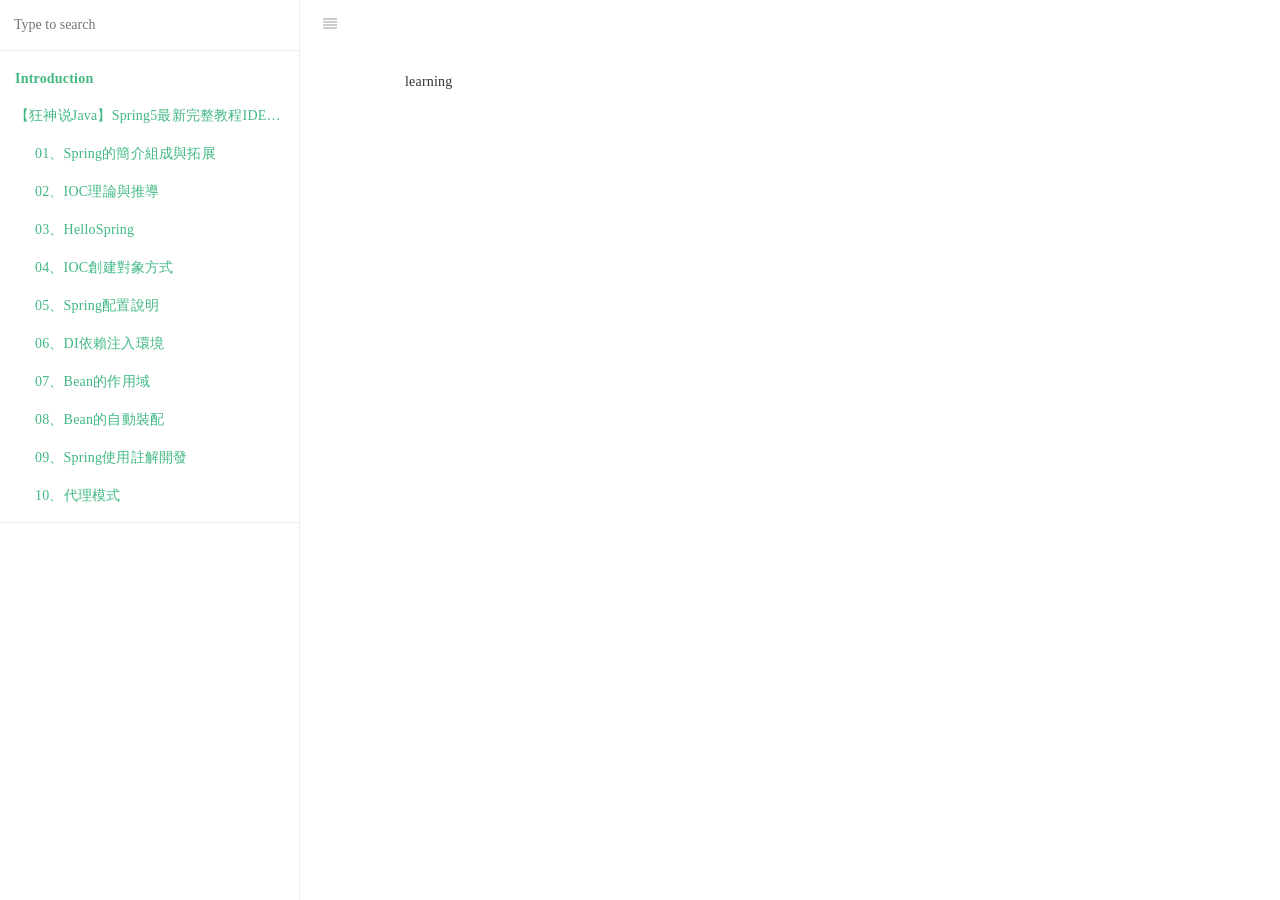
==== index.html @ 4f91885b "狂神說 1-10 筆記更新" ====
<!DOCTYPE HTML>
<html lang="" >
    <head>
        <meta charset="UTF-8">
        <meta content="text/html; charset=utf-8" http-equiv="Content-Type">
        <title>Introduction · GitBook</title>
        <meta http-equiv="X-UA-Compatible" content="IE=edge" />
        <meta name="description" content="">
        <meta name="generator" content="GitBook 3.2.3">
        
        
        
    
    <link rel="stylesheet" href="gitbook/style.css">

    
            
                
                <link rel="stylesheet" href="gitbook/gitbook-plugin-search-pro/search.css">
                
            
                
                <link rel="stylesheet" href="gitbook/gitbook-plugin-back-to-top-button/plugin.css">
                
            
                
                <link rel="stylesheet" href="gitbook/gitbook-plugin-code/plugin.css">
                
            
                
                <link rel="stylesheet" href="gitbook/gitbook-plugin-pageview-count/plugin.css">
                
            
                
                <link rel="stylesheet" href="gitbook/gitbook-plugin-highlight/website.css">
                
            
                
                <link rel="stylesheet" href="gitbook/gitbook-plugin-fontsettings/website.css">
                
            
        

    

    
        
        <link rel="stylesheet" href="styles/website.css">
        
    
        
    
        
    
        
    
        
    
        
    

        
    
    
    <meta name="HandheldFriendly" content="true"/>
    <meta name="viewport" content="width=device-width, initial-scale=1, user-scalable=no">
    <meta name="apple-mobile-web-app-capable" content="yes">
    <meta name="apple-mobile-web-app-status-bar-style" content="black">
    <link rel="apple-touch-icon-precomposed" sizes="152x152" href="gitbook/images/apple-touch-icon-precomposed-152.png">
    <link rel="shortcut icon" href="gitbook/images/favicon.ico" type="image/x-icon">

    
    

    </head>
    <body>
        
<div class="book">
    <div class="book-summary">
        
            
<div id="book-search-input" role="search">
    <input type="text" placeholder="Type to search" />
</div>

            
                <nav role="navigation">
                


<ul class="summary">
    
    

    

    
        
        
    
        <li class="chapter active" data-level="1.1" data-path="./">
            
                <a href="./">
            
                    
                    Introduction
            
                </a>
            

            
        </li>
    
        <li class="chapter " data-level="1.2" >
            
                <span>
            
                    
                    【狂神说Java】Spring5最新完整教程IDEA版通俗易懂
            
                </span>
            

            
            <ul class="articles">
                
    
        <li class="chapter " data-level="1.2.1" data-path="_book/【狂神说Java】Spring5最新完整教程IDEA版通俗易懂/01、Spring的簡介組成與拓展/01、Spring的簡介組成與拓展.md">
            
                <span>
            
                    
                    01、Spring的簡介組成與拓展
            
                </a>
            

            
        </li>
    
        <li class="chapter " data-level="1.2.2" data-path="_book/【狂神说Java】Spring5最新完整教程IDEA版通俗易懂/02、IOC理論與推導/02、IOC理論與推導.md">
            
                <span>
            
                    
                    02、IOC理論與推導
            
                </a>
            

            
        </li>
    
        <li class="chapter " data-level="1.2.3" data-path="_book/【狂神说Java】Spring5最新完整教程IDEA版通俗易懂/03、HelloSpring/03、HelloSpring.md">
            
                <span>
            
                    
                    03、HelloSpring
            
                </a>
            

            
        </li>
    
        <li class="chapter " data-level="1.2.4" data-path="_book/【狂神说Java】Spring5最新完整教程IDEA版通俗易懂/04、IOC創建對象方式/04、IOC創建對象方式.md">
            
                <span>
            
                    
                    04、IOC創建對象方式
            
                </a>
            

            
        </li>
    
        <li class="chapter " data-level="1.2.5" data-path="_book/【狂神说Java】Spring5最新完整教程IDEA版通俗易懂/05、Spring配置說明/05、Spring配置說明.md">
            
                <span>
            
                    
                    05、Spring配置說明
            
                </a>
            

            
        </li>
    
        <li class="chapter " data-level="1.2.6" data-path="_book/【狂神说Java】Spring5最新完整教程IDEA版通俗易懂/06、DI依賴注入環境/06、DI依賴注入環境.md">
            
                <span>
            
                    
                    06、DI依賴注入環境
            
                </a>
            

            
        </li>
    
        <li class="chapter " data-level="1.2.7" data-path="_book/【狂神说Java】Spring5最新完整教程IDEA版通俗易懂/07、Bean的作用域/07、Bean的作用域.md">
            
                <span>
            
                    
                    07、Bean的作用域
            
                </a>
            

            
        </li>
    
        <li class="chapter " data-level="1.2.8" data-path="_book/【狂神说Java】Spring5最新完整教程IDEA版通俗易懂/08、Bean的自動裝配/08、Bean的自動裝配.md">
            
                <span>
            
                    
                    08、Bean的自動裝配
            
                </a>
            

            
        </li>
    
        <li class="chapter " data-level="1.2.9" data-path="_book/【狂神说Java】Spring5最新完整教程IDEA版通俗易懂/09、Spring使用註解開發/09、Spring使用註解開發.md">
            
                <span>
            
                    
                    09、Spring使用註解開發
            
                </a>
            

            
        </li>
    
        <li class="chapter " data-level="1.2.10" data-path="_book/【狂神说Java】Spring5最新完整教程IDEA版通俗易懂/10、代理模式/10、代理模式.md">
            
                <span>
            
                    
                    10、代理模式
            
                </a>
            

            
        </li>
    

            </ul>
            
        </li>
    

    

    <li class="divider"></li>

    <li>
        <a href="https://www.gitbook.com" target="blank" class="gitbook-link">
            Published with GitBook
        </a>
    </li>
</ul>


                </nav>
            
        
    </div>

    <div class="book-body">
        
            <div class="body-inner">
                
                    

<div class="book-header" role="navigation">
    

    <!-- Title -->
    <h1>
        <i class="fa fa-circle-o-notch fa-spin"></i>
        <a href="." >Introduction</a>
    </h1>
</div>




                    <div class="page-wrapper" tabindex="-1" role="main">
                        <div class="page-inner">
                            
<div id="book-search-results">
    <div class="search-noresults">
    
                                <section class="normal markdown-section">
                                
                                <p>learning</p>

<script>console.log("plugin-popup....");document.onclick = function(e){ e.target.tagName === "IMG" && window.open(e.target.src,e.target.src)}</script><style>img{cursor:pointer}</style>
                                
                                </section>
                            
    </div>
    <div class="search-results">
        <div class="has-results">
            
            <h1 class="search-results-title"><span class='search-results-count'></span> results matching "<span class='search-query'></span>"</h1>
            <ul class="search-results-list"></ul>
            
        </div>
        <div class="no-results">
            
            <h1 class="search-results-title">No results matching "<span class='search-query'></span>"</h1>
            
        </div>
    </div>
</div>

                        </div>
                    </div>
                
            </div>

            
                
                
            
        
    </div>

    <script>
        var gitbook = gitbook || [];
        gitbook.push(function() {
            gitbook.page.hasChanged({"page":{"title":"Introduction","level":"1.1","depth":1,"next":{"title":"【狂神说Java】Spring5最新完整教程IDEA版通俗易懂","level":"1.2","depth":1,"ref":"","articles":[{"title":"01、Spring的簡介組成與拓展","level":"1.2.1","depth":2,"path":"_book/【狂神说Java】Spring5最新完整教程IDEA版通俗易懂/01、Spring的簡介組成與拓展/01、Spring的簡介組成與拓展.md","ref":"_book/【狂神说Java】Spring5最新完整教程IDEA版通俗易懂/01、Spring的簡介組成與拓展/01、Spring的簡介組成與拓展.md","articles":[]},{"title":"02、IOC理論與推導","level":"1.2.2","depth":2,"path":"_book/【狂神说Java】Spring5最新完整教程IDEA版通俗易懂/02、IOC理論與推導/02、IOC理論與推導.md","ref":"_book/【狂神说Java】Spring5最新完整教程IDEA版通俗易懂/02、IOC理論與推導/02、IOC理論與推導.md","articles":[]},{"title":"03、HelloSpring","level":"1.2.3","depth":2,"path":"_book/【狂神说Java】Spring5最新完整教程IDEA版通俗易懂/03、HelloSpring/03、HelloSpring.md","ref":"_book/【狂神说Java】Spring5最新完整教程IDEA版通俗易懂/03、HelloSpring/03、HelloSpring.md","articles":[]},{"title":"04、IOC創建對象方式","level":"1.2.4","depth":2,"path":"_book/【狂神说Java】Spring5最新完整教程IDEA版通俗易懂/04、IOC創建對象方式/04、IOC創建對象方式.md","ref":"_book/【狂神说Java】Spring5最新完整教程IDEA版通俗易懂/04、IOC創建對象方式/04、IOC創建對象方式.md","articles":[]},{"title":"05、Spring配置說明","level":"1.2.5","depth":2,"path":"_book/【狂神说Java】Spring5最新完整教程IDEA版通俗易懂/05、Spring配置說明/05、Spring配置說明.md","ref":"_book/【狂神说Java】Spring5最新完整教程IDEA版通俗易懂/05、Spring配置說明/05、Spring配置說明.md","articles":[]},{"title":"06、DI依賴注入環境","level":"1.2.6","depth":2,"path":"_book/【狂神说Java】Spring5最新完整教程IDEA版通俗易懂/06、DI依賴注入環境/06、DI依賴注入環境.md","ref":"_book/【狂神说Java】Spring5最新完整教程IDEA版通俗易懂/06、DI依賴注入環境/06、DI依賴注入環境.md","articles":[]},{"title":"07、Bean的作用域","level":"1.2.7","depth":2,"path":"_book/【狂神说Java】Spring5最新完整教程IDEA版通俗易懂/07、Bean的作用域/07、Bean的作用域.md","ref":"_book/【狂神说Java】Spring5最新完整教程IDEA版通俗易懂/07、Bean的作用域/07、Bean的作用域.md","articles":[]},{"title":"08、Bean的自動裝配","level":"1.2.8","depth":2,"path":"_book/【狂神说Java】Spring5最新完整教程IDEA版通俗易懂/08、Bean的自動裝配/08、Bean的自動裝配.md","ref":"_book/【狂神说Java】Spring5最新完整教程IDEA版通俗易懂/08、Bean的自動裝配/08、Bean的自動裝配.md","articles":[]},{"title":"09、Spring使用註解開發","level":"1.2.9","depth":2,"path":"_book/【狂神说Java】Spring5最新完整教程IDEA版通俗易懂/09、Spring使用註解開發/09、Spring使用註解開發.md","ref":"_book/【狂神说Java】Spring5最新完整教程IDEA版通俗易懂/09、Spring使用註解開發/09、Spring使用註解開發.md","articles":[]},{"title":"10、代理模式","level":"1.2.10","depth":2,"path":"_book/【狂神说Java】Spring5最新完整教程IDEA版通俗易懂/10、代理模式/10、代理模式.md","ref":"_book/【狂神说Java】Spring5最新完整教程IDEA版通俗易懂/10、代理模式/10、代理模式.md","articles":[]}]},"dir":"ltr"},"config":{"gitbook":"*","theme":"default","variables":{},"plugins":["-search","search-pro","back-to-top-button","code","pageview-count","popup"],"pluginsConfig":{"search-pro":{"cutWordLib":"nodejieba","defineWord":["小需求","基础建设"]},"popup":{},"lunr":{"maxIndexSize":1000000,"ignoreSpecialCharacters":false},"code":{"copyButtons":true},"fontsettings":{"theme":"white","family":"sans","size":2},"highlight":{},"back-to-top-button":{},"pageview-count":{},"sharing":{"facebook":true,"twitter":true,"google":false,"weibo":false,"instapaper":false,"vk":false,"all":["facebook","google","twitter","weibo","instapaper"]},"theme-default":{"styles":{"website":"styles/website.css","pdf":"styles/pdf.css","epub":"styles/epub.css","mobi":"styles/mobi.css","ebook":"styles/ebook.css","print":"styles/print.css"},"showLevel":false}},"structure":{"langs":"LANGS.md","readme":"README.md","glossary":"GLOSSARY.md","summary":"SUMMARY.md"},"pdf":{"pageNumbers":true,"fontSize":12,"fontFamily":"Arial","paperSize":"a4","chapterMark":"pagebreak","pageBreaksBefore":"/","margin":{"right":62,"left":62,"top":56,"bottom":56}},"styles":{"website":"styles/website.css","pdf":"styles/pdf.css","epub":"styles/epub.css","mobi":"styles/mobi.css","ebook":"styles/ebook.css","print":"styles/print.css"}},"file":{"path":"README.md","mtime":"2021-05-12T15:52:29.467Z","type":"markdown"},"gitbook":{"version":"3.2.3","time":"2021-05-12T15:54:18.159Z"},"basePath":".","book":{"language":""}});
        });
    </script>
</div>

        
    <script src="gitbook/gitbook.js"></script>
    <script src="gitbook/theme.js"></script>
    
        
        <script src="gitbook/gitbook-plugin-search-pro/jquery.mark.min.js"></script>
        
    
        
        <script src="gitbook/gitbook-plugin-search-pro/search.js"></script>
        
    
        
        <script src="gitbook/gitbook-plugin-back-to-top-button/plugin.js"></script>
        
    
        
        <script src="gitbook/gitbook-plugin-code/plugin.js"></script>
        
    
        
        <script src="gitbook/gitbook-plugin-pageview-count/plugin.js"></script>
        
    
        
        <script src="gitbook/gitbook-plugin-lunr/lunr.min.js"></script>
        
    
        
        <script src="gitbook/gitbook-plugin-lunr/search-lunr.js"></script>
        
    
        
        <script src="gitbook/gitbook-plugin-sharing/buttons.js"></script>
        
    
        
        <script src="gitbook/gitbook-plugin-fontsettings/fontsettings.js"></script>
        
    

    </body>
</html>
---- gitbook/gitbook-plugin-search-pro/search.css ----
/*
    This CSS only styled the search results section, not the search input
    It defines the basic interraction to hide content when displaying results, etc
*/
#book-search-input {
  background: inherit;
}
#book-search-results .search-results {
  display: none;
}
#book-search-results .search-results ul.search-results-list {
  list-style-type: none;
  padding-left: 0;
}
#book-search-results .search-results ul.search-results-list li {
  margin-bottom: 1.5rem;
  padding-bottom: 0.5rem;
  /* Highlight results */
}
#book-search-results .search-results ul.search-results-list li p em {
  background-color: rgba(255, 220, 0, 0.4);
  font-style: normal;
}
#book-search-results .search-results .no-results {
  display: none;
}
#book-search-results.open .search-results {
  display: block;
}
#book-search-results.open .search-noresults {
  display: none;
}
#book-search-results.no-results .search-results .has-results {
  display: none;
}
#book-search-results.no-results .search-results .no-results {
  display: block;
}
#book-search-results span.search-highlight-keyword {
  background: #ff0;
}
---- gitbook/gitbook-plugin-back-to-top-button/plugin.css ----
.back-to-top {
    position: fixed;
    bottom: 25px;
    right: 25px;
    background: rgba(0, 0, 0, 0.5);
    width: 50px;
    height: 50px;
    display: block;
    text-decoration: none;
    -webkit-border-radius: 35px;
    -moz-border-radius: 35px;
    border-radius: 35px;
    display: none;
}
.back-to-top i {
    color: #fff;
    margin: 0;
    position: relative;
    left: 15px;
    top: 14px;
    font-size: 22px;
}
.back-to-top:hover {
    background: rgba(0, 0, 0, 0.9);
    cursor: pointer;	
}
.book.color-theme-1 .back-to-top {
    background: rgba(112, 66, 20, 0.5);
}
.book.color-theme-1 .back-to-top i {
    color: #f3eacb;
}
.book.color-theme-1 .back-to-top:hover {
    background: rgba(112, 66, 20, 0.9);
}
.book.color-theme-2 .back-to-top {
    background: rgba(189, 202, 219, 0.5);
}
.book.color-theme-2 .back-to-top i {
    color: #1C1F2B;
}
.book.color-theme-2 .back-to-top:hover {
    background: rgba(189, 202, 219, 0.9);
}

@media only screen 
  and (min-device-width: 320px) 
  and (max-device-width: 480px)
  and (-webkit-min-device-pixel-ratio: 2)
  and (orientation: portrait) {
	.back-to-top {
		bottom: 10px;
		right: 10px;
	}
}
---- gitbook/gitbook-plugin-code/plugin.css ----
#code-textarea {
  height: 0;
  position: fixed;
  top: -1000px;
  width: 0;
}

.code-wrapper {
  position: relative;
}

.code-wrapper i {
  color: #c1c7cd;
  cursor: pointer;
  font-size: 12px;
  font-weight: bold;
  position: absolute;
  right: 1em;
  top: 1em;
}

.code-wrapper pre {
  background: #f7f8f9;
  border-radius: 3px;
  counter-reset: line;
  font-size: 15px;
}

.code-wrapper pre > code > span.code-line:before {
  counter-increment: line;
  color: #c1c7cd;
  content: counter(line);
  display: inline-block;
  font-size: 12px;
  margin-right: 1.5em;
  width: 1em;
}
---- gitbook/gitbook-plugin-pageview-count/plugin.css ----
.page-view-wrapper .btn{
  display: inline-block;
}
.page-view-counter{
  margin-left: -14px;
  font-size: 15px;
  display:inline-block;
}
---- gitbook/gitbook-plugin-highlight/website.css ----
.book .book-body .page-wrapper .page-inner section.normal pre,
.book .book-body .page-wrapper .page-inner section.normal code {
  /* http://jmblog.github.com/color-themes-for-google-code-highlightjs */
  /* Tomorrow Comment */
  /* Tomorrow Red */
  /* Tomorrow Orange */
  /* Tomorrow Yellow */
  /* Tomorrow Green */
  /* Tomorrow Aqua */
  /* Tomorrow Blue */
  /* Tomorrow Purple */
}
.book .book-body .page-wrapper .page-inner section.normal pre .hljs-comment,
.book .book-body .page-wrapper .page-inner section.normal code .hljs-comment,
.book .book-body .page-wrapper .page-inner section.normal pre .hljs-title,
.book .book-body .page-wrapper .page-inner section.normal code .hljs-title {
  color: #8e908c;
}
.book .book-body .page-wrapper .page-inner section.normal pre .hljs-variable,
.book .book-body .page-wrapper .page-inner section.normal code .hljs-variable,
.book .book-body .page-wrapper .page-inner section.normal pre .hljs-attribute,
.book .book-body .page-wrapper .page-inner section.normal code .hljs-attribute,
.book .book-body .page-wrapper .page-inner section.normal pre .hljs-tag,
.book .book-body .page-wrapper .page-inner section.normal code .hljs-tag,
.book .book-body .page-wrapper .page-inner section.normal pre .hljs-regexp,
.book .book-body .page-wrapper .page-inner section.normal code .hljs-regexp,
.book .book-body .page-wrapper .page-inner section.normal pre .hljs-deletion,
.book .book-body .page-wrapper .page-inner section.normal code .hljs-deletion,
.book .book-body .page-wrapper .page-inner section.normal pre .ruby .hljs-constant,
.book .book-body .page-wrapper .page-inner section.normal code .ruby .hljs-constant,
.book .book-body .page-wrapper .page-inner section.normal pre .xml .hljs-tag .hljs-title,
.book .book-body .page-wrapper .page-inner section.normal code .xml .hljs-tag .hljs-title,
.book .book-body .page-wrapper .page-inner section.normal pre .xml .hljs-pi,
.book .book-body .page-wrapper .page-inner section.normal code .xml .hljs-pi,
.book .book-body .page-wrapper .page-inner section.normal pre .xml .hljs-doctype,
.book .book-body .page-wrapper .page-inner section.normal code .xml .hljs-doctype,
.book .book-body .page-wrapper .page-inner section.normal pre .html .hljs-doctype,
.book .book-body .page-wrapper .page-inner section.normal code .html .hljs-doctype,
.book .book-body .page-wrapper .page-inner section.normal pre .css .hljs-id,
.book .book-body .page-wrapper .page-inner section.normal code .css .hljs-id,
.book .book-body .page-wrapper .page-inner section.normal pre .css .hljs-class,
.book .book-body .page-wrapper .page-inner section.normal code .css .hljs-class,
.book .book-body .page-wrapper .page-inner section.normal pre .css .hljs-pseudo,
.book .book-body .page-wrapper .page-inner section.normal code .css .hljs-pseudo {
  color: #c82829;
}
.book .book-body .page-wrapper .page-inner section.normal pre .hljs-number,
.book .book-body .page-wrapper .page-inner section.normal code .hljs-number,
.book .book-body .page-wrapper .page-inner section.normal pre .hljs-preprocessor,
.book .book-body .page-wrapper .page-inner section.normal code .hljs-preprocessor,
.book .book-body .page-wrapper .page-inner section.normal pre .hljs-pragma,
.book .book-body .page-wrapper .page-inner section.normal code .hljs-pragma,
.book .book-body .page-wrapper .page-inner section.normal pre .hljs-built_in,
.book .book-body .page-wrapper .page-inner section.normal code .hljs-built_in,
.book .book-body .page-wrapper .page-inner section.normal pre .hljs-literal,
.book .book-body .page-wrapper .page-inner section.normal code .hljs-literal,
.book .book-body .page-wrapper .page-inner section.normal pre .hljs-params,
.book .book-body .page-wrapper .page-inner section.normal code .hljs-params,
.book .book-body .page-wrapper .page-inner section.normal pre .hljs-constant,
.book .book-body .page-wrapper .page-inner section.normal code .hljs-constant {
  color: #f5871f;
}
.book .book-body .page-wrapper .page-inner section.normal pre .ruby .hljs-class .hljs-title,
.book .book-body .page-wrapper .page-inner section.normal code .ruby .hljs-class .hljs-title,
.book .book-body .page-wrapper .page-inner section.normal pre .css .hljs-rules .hljs-attribute,
.book .book-body .page-wrapper .page-inner section.normal code .css .hljs-rules .hljs-attribute {
  color: #eab700;
}
.book .book-body .page-wrapper .page-inner section.normal pre .hljs-string,
.book .book-body .page-wrapper .page-inner section.normal code .hljs-string,
.book .book-body .page-wrapper .page-inner section.normal pre .hljs-value,
.book .book-body .page-wrapper .page-inner section.normal code .hljs-value,
.book .book-body .page-wrapper .page-inner section.normal pre .hljs-inheritance,
.book .book-body .page-wrapper .page-inner section.normal code .hljs-inheritance,
.book .book-body .page-wrapper .page-inner section.normal pre .hljs-header,
.book .book-body .page-wrapper .page-inner section.normal code .hljs-header,
.book .book-body .page-wrapper .page-inner section.normal pre .hljs-addition,
.book .book-body .page-wrapper .page-inner section.normal code .hljs-addition,
.book .book-body .page-wrapper .page-inner section.normal pre .ruby .hljs-symbol,
.book .book-body .page-wrapper .page-inner section.normal code .ruby .hljs-symbol,
.book .book-body .page-wrapper .page-inner section.normal pre .xml .hljs-cdata,
.book .book-body .page-wrapper .page-inner section.normal code .xml .hljs-cdata {
  color: #718c00;
}
.book .book-body .page-wrapper .page-inner section.normal pre .css .hljs-hexcolor,
.book .book-body .page-wrapper .page-inner section.normal code .css .hljs-hexcolor {
  color: #3e999f;
}
.book .book-body .page-wrapper .page-inner section.normal pre .hljs-function,
.book .book-body .page-wrapper .page-inner section.normal code .hljs-function,
.book .book-body .page-wrapper .page-inner section.normal pre .python .hljs-decorator,
.book .book-body .page-wrapper .page-inner section.normal code .python .hljs-decorator,
.book .book-body .page-wrapper .page-inner section.normal pre .python .hljs-title,
.book .book-body .page-wrapper .page-inner section.normal code .python .hljs-title,
.book .book-body .page-wrapper .page-inner section.normal pre .ruby .hljs-function .hljs-title,
.book .book-body .page-wrapper .page-inner section.normal code .ruby .hljs-function .hljs-title,
.book .book-body .page-wrapper .page-inner section.normal pre .ruby .hljs-title .hljs-keyword,
.book .book-body .page-wrapper .page-inner section.normal code .ruby .hljs-title .hljs-keyword,
.book .book-body .page-wrapper .page-inner section.normal pre .perl .hljs-sub,
.book .book-body .page-wrapper .page-inner section.normal code .perl .hljs-sub,
.book .book-body .page-wrapper .page-inner section.normal pre .javascript .hljs-title,
.book .book-body .page-wrapper .page-inner section.normal code .javascript .hljs-title,
.book .book-body .page-wrapper .page-inner section.normal pre .coffeescript .hljs-title,
.book .book-body .page-wrapper .page-inner section.normal code .coffeescript .hljs-title {
  color: #4271ae;
}
.book .book-body .page-wrapper .page-inner section.normal pre .hljs-keyword,
.book .book-body .page-wrapper .page-inner section.normal code .hljs-keyword,
.book .book-body .page-wrapper .page-inner section.normal pre .javascript .hljs-function,
.book .book-body .page-wrapper .page-inner section.normal code .javascript .hljs-function {
  color: #8959a8;
}
.book .book-body .page-wrapper .page-inner section.normal pre .hljs,
.book .book-body .page-wrapper .page-inner section.normal code .hljs {
  display: block;
  background: white;
  color: #4d4d4c;
  padding: 0.5em;
}
.book .book-body .page-wrapper .page-inner section.normal pre .coffeescript .javascript,
.book .book-body .page-wrapper .page-inner section.normal code .coffeescript .javascript,
.book .book-body .page-wrapper .page-inner section.normal pre .javascript .xml,
.book .book-body .page-wrapper .page-inner section.normal code .javascript .xml,
.book .book-body .page-wrapper .page-inner section.normal pre .tex .hljs-formula,
.book .book-body .page-wrapper .page-inner section.normal code .tex .hljs-formula,
.book .book-body .page-wrapper .page-inner section.normal pre .xml .javascript,
.book .book-body .page-wrapper .page-inner section.normal code .xml .javascript,
.book .book-body .page-wrapper .page-inner section.normal pre .xml .vbscript,
.book .book-body .page-wrapper .page-inner section.normal code .xml .vbscript,
.book .book-body .page-wrapper .page-inner section.normal pre .xml .css,
.book .book-body .page-wrapper .page-inner section.normal code .xml .css,
.book .book-body .page-wrapper .page-inner section.normal pre .xml .hljs-cdata,
.book .book-body .page-wrapper .page-inner section.normal code .xml .hljs-cdata {
  opacity: 0.5;
}
.book.color-theme-1 .book-body .page-wrapper .page-inner section.normal pre,
.book.color-theme-1 .book-body .page-wrapper .page-inner section.normal code {
  /*

Orginal Style from ethanschoonover.com/solarized (c) Jeremy Hull <sourdrums@gmail.com>

*/
  /* Solarized Green */
  /* Solarized Cyan */
  /* Solarized Blue */
  /* Solarized Yellow */
  /* Solarized Orange */
  /* Solarized Red */
  /* Solarized Violet */
}
.book.color-theme-1 .book-body .page-wrapper .page-inner section.normal pre .hljs,
.book.color-theme-1 .book-body .page-wrapper .page-inner section.normal code .hljs {
  display: block;
  padding: 0.5em;
  background: #fdf6e3;
  color: #657b83;
}
.book.color-theme-1 .book-body .page-wrapper .page-inner section.normal pre .hljs-comment,
.book.color-theme-1 .book-body .page-wrapper .page-inner section.normal code .hljs-comment,
.book.color-theme-1 .book-body .page-wrapper .page-inner section.normal pre .hljs-template_comment,
.book.color-theme-1 .book-body .page-wrapper .page-inner section.normal code .hljs-template_comment,
.book.color-theme-1 .book-body .page-wrapper .page-inner section.normal pre .diff .hljs-header,
.book.color-theme-1 .book-body .page-wrapper .page-inner section.normal code .diff .hljs-header,
.book.color-theme-1 .book-body .page-wrapper .page-inner section.normal pre .hljs-doctype,
.book.color-theme-1 .book-body .page-wrapper .page-inner section.normal code .hljs-doctype,
.book.color-theme-1 .book-body .page-wrapper .page-inner section.normal pre .hljs-pi,
.book.color-theme-1 .book-body .page-wrapper .page-inner section.normal code .hljs-pi,
.book.color-theme-1 .book-body .page-wrapper .page-inner section.normal pre .lisp .hljs-string,
.book.color-theme-1 .book-body .page-wrapper .page-inner section.normal code .lisp .hljs-string,
.book.color-theme-1 .book-body .page-wrapper .page-inner section.normal pre .hljs-javadoc,
.book.color-theme-1 .book-body .page-wrapper .page-inner section.normal code .hljs-javadoc {
  color: #93a1a1;
}
.book.color-theme-1 .book-body .page-wrapper .page-inner section.normal pre .hljs-keyword,
.book.color-theme-1 .book-body .page-wrapper .page-inner section.normal code .hljs-keyword,
.book.color-theme-1 .book-body .page-wrapper .page-inner section.normal pre .hljs-winutils,
.book.color-theme-1 .book-body .page-wrapper .page-inner section.normal code .hljs-winutils,
.book.color-theme-1 .book-body .page-wrapper .page-inner section.normal pre .method,
.book.color-theme-1 .book-body .page-wrapper .page-inner section.normal code .method,
.book.color-theme-1 .book-body .page-wrapper .page-inner section.normal pre .hljs-addition,
.book.color-theme-1 .book-body .page-wrapper .page-inner section.normal code .hljs-addition,
.book.color-theme-1 .book-body .page-wrapper .page-inner section.normal pre .css .hljs-tag,
.book.color-theme-1 .book-body .page-wrapper .page-inner section.normal code .css .hljs-tag,
.book.color-theme-1 .book-body .page-wrapper .page-inner section.normal pre .hljs-request,
.book.color-theme-1 .book-body .page-wrapper .page-inner section.normal code .hljs-request,
.book.color-theme-1 .book-body .page-wrapper .page-inner section.normal pre .hljs-status,
.book.color-theme-1 .book-body .page-wrapper .page-inner section.normal code .hljs-status,
.book.color-theme-1 .book-body .page-wrapper .page-inner section.normal pre .nginx .hljs-title,
.book.color-theme-1 .book-body .page-wrapper .page-inner section.normal code .nginx .hljs-title {
  color: #859900;
}
.book.color-theme-1 .book-body .page-wrapper .page-inner section.normal pre .hljs-number,
.book.color-theme-1 .book-body .page-wrapper .page-inner section.normal code .hljs-number,
.book.color-theme-1 .book-body .page-wrapper .page-inner section.normal pre .hljs-command,
.book.color-theme-1 .book-body .page-wrapper .page-inner section.normal code .hljs-command,
.book.color-theme-1 .book-body .page-wrapper .page-inner section.normal pre .hljs-string,
.book.color-theme-1 .book-body .page-wrapper .page-inner section.normal code .hljs-string,
.book.color-theme-1 .book-body .page-wrapper .page-inner section.normal pre .hljs-tag .hljs-value,
.book.color-theme-1 .book-body .page-wrapper .page-inner section.normal code .hljs-tag .hljs-value,
.book.color-theme-1 .book-body .page-wrapper .page-inner section.normal pre .hljs-rules .hljs-value,
.book.color-theme-1 .book-body .page-wrapper .page-inner section.normal code .hljs-rules .hljs-value,
.book.color-theme-1 .book-body .page-wrapper .page-inner section.normal pre .hljs-phpdoc,
.book.color-theme-1 .book-body .page-wrapper .page-inner section.normal code .hljs-phpdoc,
.book.color-theme-1 .book-body .page-wrapper .page-inner section.normal pre .tex .hljs-formula,
.book.color-theme-1 .book-body .page-wrapper .page-inner section.normal code .tex .hljs-formula,
.book.color-theme-1 .book-body .page-wrapper .page-inner section.normal pre .hljs-regexp,
.book.color-theme-1 .book-body .page-wrapper .page-inner section.normal code .hljs-regexp,
.book.color-theme-1 .book-body .page-wrapper .page-inner section.normal pre .hljs-hexcolor,
.book.color-theme-1 .book-body .page-wrapper .page-inner section.normal code .hljs-hexcolor,
.book.color-theme-1 .book-body .page-wrapper .page-inner section.normal pre .hljs-link_url,
.book.color-theme-1 .book-body .page-wrapper .page-inner section.normal code .hljs-link_url {
  color: #2aa198;
}
.book.color-theme-1 .book-body .page-wrapper .page-inner section.normal pre .hljs-title,
.book.color-theme-1 .book-body .page-wrapper .page-inner section.normal code .hljs-title,
.book.color-theme-1 .book-body .page-wrapper .page-inner section.normal pre .hljs-localvars,
.book.color-theme-1 .book-body .page-wrapper .page-inner section.normal code .hljs-localvars,
.book.color-theme-1 .book-body .page-wrapper .page-inner section.normal pre .hljs-chunk,
.book.color-theme-1 .book-body .page-wrapper .page-inner section.normal code .hljs-chunk,
.book.color-theme-1 .book-body .page-wrapper .page-inner section.normal pre .hljs-decorator,
.book.color-theme-1 .book-body .page-wrapper .page-inner section.normal code .hljs-decorator,
.book.color-theme-1 .book-body .page-wrapper .page-inner section.normal pre .hljs-built_in,
.book.color-theme-1 .book-body .page-wrapper .page-inner section.normal code .hljs-built_in,
.book.color-theme-1 .book-body .page-wrapper .page-inner section.normal pre .hljs-identifier,
.book.color-theme-1 .book-body .page-wrapper .page-inner section.normal code .hljs-identifier,
.book.color-theme-1 .book-body .page-wrapper .page-inner section.normal pre .vhdl .hljs-literal,
.book.color-theme-1 .book-body .page-wrapper .page-inner section.normal code .vhdl .hljs-literal,
.book.color-theme-1 .book-body .page-wrapper .page-inner section.normal pre .hljs-id,
.book.color-theme-1 .book-body .page-wrapper .page-inner section.normal code .hljs-id,
.book.color-theme-1 .book-body .page-wrapper .page-inner section.normal pre .css .hljs-function,
.book.color-theme-1 .book-body .page-wrapper .page-inner section.normal code .css .hljs-function {
  color: #268bd2;
}
.book.color-theme-1 .book-body .page-wrapper .page-inner section.normal pre .hljs-attribute,
.book.color-theme-1 .book-body .page-wrapper .page-inner section.normal code .hljs-attribute,
.book.color-theme-1 .book-body .page-wrapper .page-inner section.normal pre .hljs-variable,
.book.color-theme-1 .book-body .page-wrapper .page-inner section.normal code .hljs-variable,
.book.color-theme-1 .book-body .page-wrapper .page-inner section.normal pre .lisp .hljs-body,
.book.color-theme-1 .book-body .page-wrapper .page-inner section.normal code .lisp .hljs-body,
.book.color-theme-1 .book-body .page-wrapper .page-inner section.normal pre .smalltalk .hljs-number,
.book.color-theme-1 .book-body .page-wrapper .page-inner section.normal code .smalltalk .hljs-number,
.book.color-theme-1 .book-body .page-wrapper .page-inner section.normal pre .hljs-constant,
.book.color-theme-1 .book-body .page-wrapper .page-inner section.normal code .hljs-constant,
.book.color-theme-1 .book-body .page-wrapper .page-inner section.normal pre .hljs-class .hljs-title,
.book.color-theme-1 .book-body .page-wrapper .page-inner section.normal code .hljs-class .hljs-title,
.book.color-theme-1 .book-body .page-wrapper .page-inner section.normal pre .hljs-parent,
.book.color-theme-1 .book-body .page-wrapper .page-inner section.normal code .hljs-parent,
.book.color-theme-1 .book-body .page-wrapper .page-inner section.normal pre .haskell .hljs-type,
.book.color-theme-1 .book-body .page-wrapper .page-inner section.normal code .haskell .hljs-type,
.book.color-theme-1 .book-body .page-wrapper .page-inner section.normal pre .hljs-link_reference,
.book.color-theme-1 .book-body .page-wrapper .page-inner section.normal code .hljs-link_reference {
  color: #b58900;
}
.book.color-theme-1 .book-body .page-wrapper .page-inner section.normal pre .hljs-preprocessor,
.book.color-theme-1 .book-body .page-wrapper .page-inner section.normal code .hljs-preprocessor,
.book.color-theme-1 .book-body .page-wrapper .page-inner section.normal pre .hljs-preprocessor .hljs-keyword,
.book.color-theme-1 .book-body .page-wrapper .page-inner section.normal code .hljs-preprocessor .hljs-keyword,
.book.color-theme-1 .book-body .page-wrapper .page-inner section.normal pre .hljs-pragma,
.book.color-theme-1 .book-body .page-wrapper .page-inner section.normal code .hljs-pragma,
.book.color-theme-1 .book-body .page-wrapper .page-inner section.normal pre .hljs-shebang,
.book.color-theme-1 .book-body .page-wrapper .page-inner section.normal code .hljs-shebang,
.book.color-theme-1 .book-body .page-wrapper .page-inner section.normal pre .hljs-symbol,
.book.color-theme-1 .book-body .page-wrapper .page-inner section.normal code .hljs-symbol,
.book.color-theme-1 .book-body .page-wrapper .page-inner section.normal pre .hljs-symbol .hljs-string,
.book.color-theme-1 .book-body .page-wrapper .page-inner section.normal code .hljs-symbol .hljs-string,
.book.color-theme-1 .book-body .page-wrapper .page-inner section.normal pre .diff .hljs-change,
.book.color-theme-1 .book-body .page-wrapper .page-inner section.normal code .diff .hljs-change,
.book.color-theme-1 .book-body .page-wrapper .page-inner section.normal pre .hljs-special,
.book.color-theme-1 .book-body .page-wrapper .page-inner section.normal code .hljs-special,
.book.color-theme-1 .book-body .page-wrapper .page-inner section.normal pre .hljs-attr_selector,
.book.color-theme-1 .book-body .page-wrapper .page-inner section.normal code .hljs-attr_selector,
.book.color-theme-1 .book-body .page-wrapper .page-inner section.normal pre .hljs-subst,
.book.color-theme-1 .book-body .page-wrapper .page-inner section.normal code .hljs-subst,
.book.color-theme-1 .book-body .page-wrapper .page-inner section.normal pre .hljs-cdata,
.book.color-theme-1 .book-body .page-wrapper .page-inner section.normal code .hljs-cdata,
.book.color-theme-1 .book-body .page-wrapper .page-inner section.normal pre .clojure .hljs-title,
.book.color-theme-1 .book-body .page-wrapper .page-inner section.normal code .clojure .hljs-title,
.book.color-theme-1 .book-body .page-wrapper .page-inner section.normal pre .css .hljs-pseudo,
.book.color-theme-1 .book-body .page-wrapper .page-inner section.normal code .css .hljs-pseudo,
.book.color-theme-1 .book-body .page-wrapper .page-inner section.normal pre .hljs-header,
.book.color-theme-1 .book-body .page-wrapper .page-inner section.normal code .hljs-header {
  color: #cb4b16;
}
.book.color-theme-1 .book-body .page-wrapper .page-inner section.normal pre .hljs-deletion,
.book.color-theme-1 .book-body .page-wrapper .page-inner section.normal code .hljs-deletion,
.book.color-theme-1 .book-body .page-wrapper .page-inner section.normal pre .hljs-important,
.book.color-theme-1 .book-body .page-wrapper .page-inner section.normal code .hljs-important {
  color: #dc322f;
}
.book.color-theme-1 .book-body .page-wrapper .page-inner section.normal pre .hljs-link_label,
.book.color-theme-1 .book-body .page-wrapper .page-inner section.normal code .hljs-link_label {
  color: #6c71c4;
}
.book.color-theme-1 .book-body .page-wrapper .page-inner section.normal pre .tex .hljs-formula,
.book.color-theme-1 .book-body .page-wrapper .page-inner section.normal code .tex .hljs-formula {
  background: #eee8d5;
}
.book.color-theme-2 .book-body .page-wrapper .page-inner section.normal pre,
.book.color-theme-2 .book-body .page-wrapper .page-inner section.normal code {
  /* Tomorrow Night Bright Theme */
  /* Original theme - https://github.com/chriskempson/tomorrow-theme */
  /* http://jmblog.github.com/color-themes-for-google-code-highlightjs */
  /* Tomorrow Comment */
  /* Tomorrow Red */
  /* Tomorrow Orange */
  /* Tomorrow Yellow */
  /* Tomorrow Green */
  /* Tomorrow Aqua */
  /* Tomorrow Blue */
  /* Tomorrow Purple */
}
.book.color-theme-2 .book-body .page-wrapper .page-inner section.normal pre .hljs-comment,
.book.color-theme-2 .book-body .page-wrapper .page-inner section.normal code .hljs-comment,
.book.color-theme-2 .book-body .page-wrapper .page-inner section.normal pre .hljs-title,
.book.color-theme-2 .book-body .page-wrapper .page-inner section.normal code .hljs-title {
  color: #969896;
}
.book.color-theme-2 .book-body .page-wrapper .page-inner section.normal pre .hljs-variable,
.book.color-theme-2 .book-body .page-wrapper .page-inner section.normal code .hljs-variable,
.book.color-theme-2 .book-body .page-wrapper .page-inner section.normal pre .hljs-attribute,
.book.color-theme-2 .book-body .page-wrapper .page-inner section.normal code .hljs-attribute,
.book.color-theme-2 .book-body .page-wrapper .page-inner section.normal pre .hljs-tag,
.book.color-theme-2 .book-body .page-wrapper .page-inner section.normal code .hljs-tag,
.book.color-theme-2 .book-body .page-wrapper .page-inner section.normal pre .hljs-regexp,
.book.color-theme-2 .book-body .page-wrapper .page-inner section.normal code .hljs-regexp,
.book.color-theme-2 .book-body .page-wrapper .page-inner section.normal pre .hljs-deletion,
.book.color-theme-2 .book-body .page-wrapper .page-inner section.normal code .hljs-deletion,
.book.color-theme-2 .book-body .page-wrapper .page-inner section.normal pre .ruby .hljs-constant,
.book.color-theme-2 .book-body .page-wrapper .page-inner section.normal code .ruby .hljs-constant,
.book.color-theme-2 .book-body .page-wrapper .page-inner section.normal pre .xml .hljs-tag .hljs-title,
.book.color-theme-2 .book-body .page-wrapper .page-inner section.normal code .xml .hljs-tag .hljs-title,
.book.color-theme-2 .book-body .page-wrapper .page-inner section.normal pre .xml .hljs-pi,
.book.color-theme-2 .book-body .page-wrapper .page-inner section.normal code .xml .hljs-pi,
.book.color-theme-2 .book-body .page-wrapper .page-inner section.normal pre .xml .hljs-doctype,
.book.color-theme-2 .book-body .page-wrapper .page-inner section.normal code .xml .hljs-doctype,
.book.color-theme-2 .book-body .page-wrapper .page-inner section.normal pre .html .hljs-doctype,
.book.color-theme-2 .book-body .page-wrapper .page-inner section.normal code .html .hljs-doctype,
.book.color-theme-2 .book-body .page-wrapper .page-inner section.normal pre .css .hljs-id,
.book.color-theme-2 .book-body .page-wrapper .page-inner section.normal code .css .hljs-id,
.book.color-theme-2 .book-body .page-wrapper .page-inner section.normal pre .css .hljs-class,
.book.color-theme-2 .book-body .page-wrapper .page-inner section.normal code .css .hljs-class,
.book.color-theme-2 .book-body .page-wrapper .page-inner section.normal pre .css .hljs-pseudo,
.book.color-theme-2 .book-body .page-wrapper .page-inner section.normal code .css .hljs-pseudo {
  color: #d54e53;
}
.book.color-theme-2 .book-body .page-wrapper .page-inner section.normal pre .hljs-number,
.book.color-theme-2 .book-body .page-wrapper .page-inner section.normal code .hljs-number,
.book.color-theme-2 .book-body .page-wrapper .page-inner section.normal pre .hljs-preprocessor,
.book.color-theme-2 .book-body .page-wrapper .page-inner section.normal code .hljs-preprocessor,
.book.color-theme-2 .book-body .page-wrapper .page-inner section.normal pre .hljs-pragma,
.book.color-theme-2 .book-body .page-wrapper .page-inner section.normal code .hljs-pragma,
.book.color-theme-2 .book-body .page-wrapper .page-inner section.normal pre .hljs-built_in,
.book.color-theme-2 .book-body .page-wrapper .page-inner section.normal code .hljs-built_in,
.book.color-theme-2 .book-body .page-wrapper .page-inner section.normal pre .hljs-literal,
.book.color-theme-2 .book-body .page-wrapper .page-inner section.normal code .hljs-literal,
.book.color-theme-2 .book-body .page-wrapper .page-inner section.normal pre .hljs-params,
.book.color-theme-2 .book-body .page-wrapper .page-inner section.normal code .hljs-params,
.book.color-theme-2 .book-body .page-wrapper .page-inner section.normal pre .hljs-constant,
.book.color-theme-2 .book-body .page-wrapper .page-inner section.normal code .hljs-constant {
  color: #e78c45;
}
.book.color-theme-2 .book-body .page-wrapper .page-inner section.normal pre .ruby .hljs-class .hljs-title,
.book.color-theme-2 .book-body .page-wrapper .page-inner section.normal code .ruby .hljs-class .hljs-title,
.book.color-theme-2 .book-body .page-wrapper .page-inner section.normal pre .css .hljs-rules .hljs-attribute,
.book.color-theme-2 .book-body .page-wrapper .page-inner section.normal code .css .hljs-rules .hljs-attribute {
  color: #e7c547;
}
.book.color-theme-2 .book-body .page-wrapper .page-inner section.normal pre .hljs-string,
.book.color-theme-2 .book-body .page-wrapper .page-inner section.normal code .hljs-string,
.book.color-theme-2 .book-body .page-wrapper .page-inner section.normal pre .hljs-value,
.book.color-theme-2 .book-body .page-wrapper .page-inner section.normal code .hljs-value,
.book.color-theme-2 .book-body .page-wrapper .page-inner section.normal pre .hljs-inheritance,
.book.color-theme-2 .book-body .page-wrapper .page-inner section.normal code .hljs-inheritance,
.book.color-theme-2 .book-body .page-wrapper .page-inner section.normal pre .hljs-header,
.book.color-theme-2 .book-body .page-wrapper .page-inner section.normal code .hljs-header,
.book.color-theme-2 .book-body .page-wrapper .page-inner section.normal pre .hljs-addition,
.book.color-theme-2 .book-body .page-wrapper .page-inner section.normal code .hljs-addition,
.book.color-theme-2 .book-body .page-wrapper .page-inner section.normal pre .ruby .hljs-symbol,
.book.color-theme-2 .book-body .page-wrapper .page-inner section.normal code .ruby .hljs-symbol,
.book.color-theme-2 .book-body .page-wrapper .page-inner section.normal pre .xml .hljs-cdata,
.book.color-theme-2 .book-body .page-wrapper .page-inner section.normal code .xml .hljs-cdata {
  color: #b9ca4a;
}
.book.color-theme-2 .book-body .page-wrapper .page-inner section.normal pre .css .hljs-hexcolor,
.book.color-theme-2 .book-body .page-wrapper .page-inner section.normal code .css .hljs-hexcolor {
  color: #70c0b1;
}
.book.color-theme-2 .book-body .page-wrapper .page-inner section.normal pre .hljs-function,
.book.color-theme-2 .book-body .page-wrapper .page-inner section.normal code .hljs-function,
.book.color-theme-2 .book-body .page-wrapper .page-inner section.normal pre .python .hljs-decorator,
.book.color-theme-2 .book-body .page-wrapper .page-inner section.normal code .python .hljs-decorator,
.book.color-theme-2 .book-body .page-wrapper .page-inner section.normal pre .python .hljs-title,
.book.color-theme-2 .book-body .page-wrapper .page-inner section.normal code .python .hljs-title,
.book.color-theme-2 .book-body .page-wrapper .page-inner section.normal pre .ruby .hljs-function .hljs-title,
.book.color-theme-2 .book-body .page-wrapper .page-inner section.normal code .ruby .hljs-function .hljs-title,
.book.color-theme-2 .book-body .page-wrapper .page-inner section.normal pre .ruby .hljs-title .hljs-keyword,
.book.color-theme-2 .book-body .page-wrapper .page-inner section.normal code .ruby .hljs-title .hljs-keyword,
.book.color-theme-2 .book-body .page-wrapper .page-inner section.normal pre .perl .hljs-sub,
.book.color-theme-2 .book-body .page-wrapper .page-inner section.normal code .perl .hljs-sub,
.book.color-theme-2 .book-body .page-wrapper .page-inner section.normal pre .javascript .hljs-title,
.book.color-theme-2 .book-body .page-wrapper .page-inner section.normal code .javascript .hljs-title,
.book.color-theme-2 .book-body .page-wrapper .page-inner section.normal pre .coffeescript .hljs-title,
.book.color-theme-2 .book-body .page-wrapper .page-inner section.normal code .coffeescript .hljs-title {
  color: #7aa6da;
}
.book.color-theme-2 .book-body .page-wrapper .page-inner section.normal pre .hljs-keyword,
.book.color-theme-2 .book-body .page-wrapper .page-inner section.normal code .hljs-keyword,
.book.color-theme-2 .book-body .page-wrapper .page-inner section.normal pre .javascript .hljs-function,
.book.color-theme-2 .book-body .page-wrapper .page-inner section.normal code .javascript .hljs-function {
  color: #c397d8;
}
.book.color-theme-2 .book-body .page-wrapper .page-inner section.normal pre .hljs,
.book.color-theme-2 .book-body .page-wrapper .page-inner section.normal code .hljs {
  display: block;
  background: black;
  color: #eaeaea;
  padding: 0.5em;
}
.book.color-theme-2 .book-body .page-wrapper .page-inner section.normal pre .coffeescript .javascript,
.book.color-theme-2 .book-body .page-wrapper .page-inner section.normal code .coffeescript .javascript,
.book.color-theme-2 .book-body .page-wrapper .page-inner section.normal pre .javascript .xml,
.book.color-theme-2 .book-body .page-wrapper .page-inner section.normal code .javascript .xml,
.book.color-theme-2 .book-body .page-wrapper .page-inner section.normal pre .tex .hljs-formula,
.book.color-theme-2 .book-body .page-wrapper .page-inner section.normal code .tex .hljs-formula,
.book.color-theme-2 .book-body .page-wrapper .page-inner section.normal pre .xml .javascript,
.book.color-theme-2 .book-body .page-wrapper .page-inner section.normal code .xml .javascript,
.book.color-theme-2 .book-body .page-wrapper .page-inner section.normal pre .xml .vbscript,
.book.color-theme-2 .book-body .page-wrapper .page-inner section.normal code .xml .vbscript,
.book.color-theme-2 .book-body .page-wrapper .page-inner section.normal pre .xml .css,
.book.color-theme-2 .book-body .page-wrapper .page-inner section.normal code .xml .css,
.book.color-theme-2 .book-body .page-wrapper .page-inner section.normal pre .xml .hljs-cdata,
.book.color-theme-2 .book-body .page-wrapper .page-inner section.normal code .xml .hljs-cdata {
  opacity: 0.5;
}
---- gitbook/gitbook-plugin-fontsettings/website.css ----
/*
 * Theme 1
 */
.color-theme-1 .dropdown-menu {
  background-color: #111111;
  border-color: #7e888b;
}
.color-theme-1 .dropdown-menu .dropdown-caret .caret-inner {
  border-bottom: 9px solid #111111;
}
.color-theme-1 .dropdown-menu .buttons {
  border-color: #7e888b;
}
.color-theme-1 .dropdown-menu .button {
  color: #afa790;
}
.color-theme-1 .dropdown-menu .button:hover {
  color: #73553c;
}
/*
 * Theme 2
 */
.color-theme-2 .dropdown-menu {
  background-color: #2d3143;
  border-color: #272a3a;
}
.color-theme-2 .dropdown-menu .dropdown-caret .caret-inner {
  border-bottom: 9px solid #2d3143;
}
.color-theme-2 .dropdown-menu .buttons {
  border-color: #272a3a;
}
.color-theme-2 .dropdown-menu .button {
  color: #62677f;
}
.color-theme-2 .dropdown-menu .button:hover {
  color: #f4f4f5;
}
.book .book-header .font-settings .font-enlarge {
  line-height: 30px;
  font-size: 1.4em;
}
.book .book-header .font-settings .font-reduce {
  line-height: 30px;
  font-size: 1em;
}
.book.color-theme-1 .book-body {
  color: #704214;
  background: #f3eacb;
}
.book.color-theme-1 .book-body .page-wrapper .page-inner section {
  background: #f3eacb;
}
.book.color-theme-2 .book-body {
  color: #bdcadb;
  background: #1c1f2b;
}
.book.color-theme-2 .book-body .page-wrapper .page-inner section {
  background: #1c1f2b;
}
.book.font-size-0 .book-body .page-inner section {
  font-size: 1.2rem;
}
.book.font-size-1 .book-body .page-inner section {
  font-size: 1.4rem;
}
.book.font-size-2 .book-body .page-inner section {
  font-size: 1.6rem;
}
.book.font-size-3 .book-body .page-inner section {
  font-size: 2.2rem;
}
.book.font-size-4 .book-body .page-inner section {
  font-size: 4rem;
}
.book.font-family-0 {
  font-family: Georgia, serif;
}
.book.font-family-1 {
  font-family: "Helvetica Neue", Helvetica, Arial, sans-serif;
}
.book.color-theme-1 .book-body .page-wrapper .page-inner section.normal {
  color: #704214;
}
.book.color-theme-1 .book-body .page-wrapper .page-inner section.normal a {
  color: inherit;
}
.book.color-theme-1 .book-body .page-wrapper .page-inner section.normal h1,
.book.color-theme-1 .book-body .page-wrapper .page-inner section.normal h2,
.book.color-theme-1 .book-body .page-wrapper .page-inner section.normal h3,
.book.color-theme-1 .book-body .page-wrapper .page-inner section.normal h4,
.book.color-theme-1 .book-body .page-wrapper .page-inner section.normal h5,
.book.color-theme-1 .book-body .page-wrapper .page-inner section.normal h6 {
  color: inherit;
}
.book.color-theme-1 .book-body .page-wrapper .page-inner section.normal h1,
.book.color-theme-1 .book-body .page-wrapper .page-inner section.normal h2 {
  border-color: inherit;
}
.book.color-theme-1 .book-body .page-wrapper .page-inner section.normal h6 {
  color: inherit;
}
.book.color-theme-1 .book-body .page-wrapper .page-inner section.normal hr {
  background-color: inherit;
}
.book.color-theme-1 .book-body .page-wrapper .page-inner section.normal blockquote {
  border-color: inherit;
}
.book.color-theme-1 .book-body .page-wrapper .page-inner section.normal pre,
.book.color-theme-1 .book-body .page-wrapper .page-inner section.normal code {
  background: #fdf6e3;
  color: #657b83;
  border-color: #f8df9c;
}
.book.color-theme-1 .book-body .page-wrapper .page-inner section.normal .highlight {
  background-color: inherit;
}
.book.color-theme-1 .book-body .page-wrapper .page-inner section.normal table th,
.book.color-theme-1 .book-body .page-wrapper .page-inner section.normal table td {
  border-color: #f5d06c;
}
.book.color-theme-1 .book-body .page-wrapper .page-inner section.normal table tr {
  color: inherit;
  background-color: #fdf6e3;
  border-color: #444444;
}
.book.color-theme-1 .book-body .page-wrapper .page-inner section.normal table tr:nth-child(2n) {
  background-color: #fbeecb;
}
.book.color-theme-2 .book-body .page-wrapper .page-inner section.normal {
  color: #bdcadb;
}
.book.color-theme-2 .book-body .page-wrapper .page-inner section.normal a {
  color: #3eb1d0;
}
.book.color-theme-2 .book-body .page-wrapper .page-inner section.normal h1,
.book.color-theme-2 .book-body .page-wrapper .page-inner section.normal h2,
.book.color-theme-2 .book-body .page-wrapper .page-inner section.normal h3,
.book.color-theme-2 .book-body .page-wrapper .page-inner section.normal h4,
.book.color-theme-2 .book-body .page-wrapper .page-inner section.normal h5,
.book.color-theme-2 .book-body .page-wrapper .page-inner section.normal h6 {
  color: #fffffa;
}
.book.color-theme-2 .book-body .page-wrapper .page-inner section.normal h1,
.book.color-theme-2 .book-body .page-wrapper .page-inner section.normal h2 {
  border-color: #373b4e;
}
.book.color-theme-2 .book-body .page-wrapper .page-inner section.normal h6 {
  color: #373b4e;
}
.book.color-theme-2 .book-body .page-wrapper .page-inner section.normal hr {
  background-color: #373b4e;
}
.book.color-theme-2 .book-body .page-wrapper .page-inner section.normal blockquote {
  border-color: #373b4e;
}
.book.color-theme-2 .book-body .page-wrapper .page-inner section.normal pre,
.book.color-theme-2 .book-body .page-wrapper .page-inner section.normal code {
  color: #9dbed8;
  background: #2d3143;
  border-color: #2d3143;
}
.book.color-theme-2 .book-body .page-wrapper .page-inner section.normal .highlight {
  background-color: #282a39;
}
.book.color-theme-2 .book-body .page-wrapper .page-inner section.normal table th,
.book.color-theme-2 .book-body .page-wrapper .page-inner section.normal table td {
  border-color: #3b3f54;
}
.book.color-theme-2 .book-body .page-wrapper .page-inner section.normal table tr {
  color: #b6c2d2;
  background-color: #2d3143;
  border-color: #3b3f54;
}
.book.color-theme-2 .book-body .page-wrapper .page-inner section.normal table tr:nth-child(2n) {
  background-color: #35394b;
}
.book.color-theme-1 .book-header {
  color: #afa790;
  background: transparent;
}
.book.color-theme-1 .book-header .btn {
  color: #afa790;
}
.book.color-theme-1 .book-header .btn:hover {
  color: #73553c;
  background: none;
}
.book.color-theme-1 .book-header h1 {
  color: #704214;
}
.book.color-theme-2 .book-header {
  color: #7e888b;
  background: transparent;
}
.book.color-theme-2 .book-header .btn {
  color: #3b3f54;
}
.book.color-theme-2 .book-header .btn:hover {
  color: #fffff5;
  background: none;
}
.book.color-theme-2 .book-header h1 {
  color: #bdcadb;
}
.book.color-theme-1 .book-body .navigation {
  color: #afa790;
}
.book.color-theme-1 .book-body .navigation:hover {
  color: #73553c;
}
.book.color-theme-2 .book-body .navigation {
  color: #383f52;
}
.book.color-theme-2 .book-body .navigation:hover {
  color: #fffff5;
}
/*
 * Theme 1
 */
.book.color-theme-1 .book-summary {
  color: #afa790;
  background: #111111;
  border-right: 1px solid rgba(0, 0, 0, 0.07);
}
.book.color-theme-1 .book-summary .book-search {
  background: transparent;
}
.book.color-theme-1 .book-summary .book-search input,
.book.color-theme-1 .book-summary .book-search input:focus {
  border: 1px solid transparent;
}
.book.color-theme-1 .book-summary ul.summary li.divider {
  background: #7e888b;
  box-shadow: none;
}
.book.color-theme-1 .book-summary ul.summary li i.fa-check {
  color: #33cc33;
}
.book.color-theme-1 .book-summary ul.summary li.done > a {
  color: #877f6a;
}
.book.color-theme-1 .book-summary ul.summary li a,
.book.color-theme-1 .book-summary ul.summary li span {
  color: #877f6a;
  background: transparent;
  font-weight: normal;
}
.book.color-theme-1 .book-summary ul.summary li.active > a,
.book.color-theme-1 .book-summary ul.summary li a:hover {
  color: #704214;
  background: transparent;
  font-weight: normal;
}
/*
 * Theme 2
 */
.book.color-theme-2 .book-summary {
  color: #bcc1d2;
  background: #2d3143;
  border-right: none;
}
.book.color-theme-2 .book-summary .book-search {
  background: transparent;
}
.book.color-theme-2 .book-summary .book-search input,
.book.color-theme-2 .book-summary .book-search input:focus {
  border: 1px solid transparent;
}
.book.color-theme-2 .book-summary ul.summary li.divider {
  background: #272a3a;
  box-shadow: none;
}
.book.color-theme-2 .book-summary ul.summary li i.fa-check {
  color: #33cc33;
}
.book.color-theme-2 .book-summary ul.summary li.done > a {
  color: #62687f;
}
.book.color-theme-2 .book-summary ul.summary li a,
.book.color-theme-2 .book-summary ul.summary li span {
  color: #c1c6d7;
  background: transparent;
  font-weight: 600;
}
.book.color-theme-2 .book-summary ul.summary li.active > a,
.book.color-theme-2 .book-summary ul.summary li a:hover {
  color: #f4f4f5;
  background: #252737;
  font-weight: 600;
}
---- styles/website.css ----
:root {
  --code-highlight: rgba(255, 235, 59, 0.8);
  --code-public: #525252;
  --theme-green: #42b983;
}
* {
  font-family: 微软正黑体, 微软雅黑;
}
/* 
gitbook-link: gitbook宣傳導航
treeview__container-title: 目錄
 */
.treeview__container-title,
.gitbook-link {
  display: none !important;
}
/* 底線顏色 */
u {
  border-bottom: 2px solid #42b983;
  text-decoration: none;
}
/* markdown標題 */
.md-title {
  text-decoration: none !important;
}
/* 備註區塊樣式 */
.markdown-preview blockquote {
  border-width: 1px 1px 1px 4px;
  border-color: #ddd #ddd #ddd #42b983;
  border-style: solid;
  background-color: transparent;
  color: black;
}
/* 目錄 */
h1#top + ul {
  padding: 0;
}
h1#top + ul li {
  list-style-type: none;
}
/* 滾軸 */
.book
  .book-body
  .page-wrapper
  .page-inner
  section.normal
  pre::-webkit-scrollbar,
.book.with-summary .book-summary::-webkit-scrollbar {
  width: 8px;
  background-color: transparent;
}
.book
  .book-body
  .page-wrapper
  .page-inner
  section.normal
  pre::-webkit-scrollbar-thumb,
.book.with-summary .book-summary::-webkit-scrollbar-thumb {
  border-radius: 10px;
  background-color: #ececec;
}
.book
  .book-body
  .page-wrapper
  .page-inner
  section.normal
  pre::-webkit-scrollbar-track,
.book.with-summary .book-summary::-webkit-scrollbar-track {
  border-radius: 10px;
  background-color: transparent;
}
.book .book-summary {
  background: transparent;
}
/* 筆記用色彩 */
.markdown-section pre code {
  color: #333;
}
.markdown-section code {
  background: var(--code-highlight);
  color: black;
}
bikao {
  color: #f44336;
  font-size: 0.75rem;
  animation: light-shadow 1.5s;
  animation-iteration-count: infinite;
}
/* 動畫 */
@keyframes light-shadow {
  0% {
  }
  50% {
    color: #f39892;
  }
  100% {
  }
}
/* list下添加區隔 */
.page-inner ul li:last-child {
  margin-bottom: 15px;
}
.markdown-section blockquote,
.markdown-section dl,
.markdown-section ol,
.markdown-section p,
.markdown-section table,
.markdown-section ul {
  margin-bottom: 1em;
}
/* Table 設定*/
@media screen and (max-width: 768px) {
  .markdown-section table {
    display: block !important;
  }
}
/* Theme 設定 */
.markdown-section hr {
  height: 1px;
}
sup.footnote-ref a {
  font-size: 0.75rem;
}
.gray-block {
  background: #ddd;
}
/* 主體色 */
.book-summary ul.summary li.active > a,
.markdown-section a {
  color: var(--theme-green);
  font-weight: 600;
}
.book .book-body .page-wrapper .page-inner section.normal pre .hljs-variable,
.book .book-body .page-wrapper .page-inner section.normal code .hljs-variable,
.book .book-body .page-wrapper .page-inner section.normal pre .hljs-attribute,
.book .book-body .page-wrapper .page-inner section.normal code .hljs-attribute,
.book .book-body .page-wrapper .page-inner section.normal pre .hljs-tag,
.book .book-body .page-wrapper .page-inner section.normal code .hljs-tag,
.book .book-body .page-wrapper .page-inner section.normal pre .hljs-regexp,
.book .book-body .page-wrapper .page-inner section.normal code .hljs-regexp,
.book .book-body .page-wrapper .page-inner section.normal pre .hljs-deletion,
.book .book-body .page-wrapper .page-inner section.normal code .hljs-deletion,
.book
  .book-body
  .page-wrapper
  .page-inner
  section.normal
  pre
  .ruby
  .hljs-constant,
.book
  .book-body
  .page-wrapper
  .page-inner
  section.normal
  code
  .ruby
  .hljs-constant,
.book
  .book-body
  .page-wrapper
  .page-inner
  section.normal
  pre
  .xml
  .hljs-tag
  .hljs-title,
.book
  .book-body
  .page-wrapper
  .page-inner
  section.normal
  code
  .xml
  .hljs-tag
  .hljs-title,
.book .book-body .page-wrapper .page-inner section.normal pre .xml .hljs-pi,
.book .book-body .page-wrapper .page-inner section.normal code .xml .hljs-pi,
.book
  .book-body
  .page-wrapper
  .page-inner
  section.normal
  pre
  .xml
  .hljs-doctype,
.book
  .book-body
  .page-wrapper
  .page-inner
  section.normal
  code
  .xml
  .hljs-doctype,
.book
  .book-body
  .page-wrapper
  .page-inner
  section.normal
  pre
  .html
  .hljs-doctype,
.book
  .book-body
  .page-wrapper
  .page-inner
  section.normal
  code
  .html
  .hljs-doctype,
.book .book-body .page-wrapper .page-inner section.normal pre .css .hljs-id,
.book .book-body .page-wrapper .page-inner section.normal code .css .hljs-id,
.book .book-body .page-wrapper .page-inner section.normal pre .css .hljs-class,
.book .book-body .page-wrapper .page-inner section.normal code .css .hljs-class,
.book .book-body .page-wrapper .page-inner section.normal pre .css .hljs-pseudo,
.book
  .book-body
  .page-wrapper
  .page-inner
  section.normal
  code
  .css
  .hljs-pseudo {
  color: #2973b7;
}

.book .book-body .page-wrapper .page-inner section.normal pre .hljs-string,
.book .book-body .page-wrapper .page-inner section.normal code .hljs-string,
.book .book-body .page-wrapper .page-inner section.normal pre .hljs-value,
.book .book-body .page-wrapper .page-inner section.normal code .hljs-value,
.book .book-body .page-wrapper .page-inner section.normal pre .hljs-inheritance,
.book
  .book-body
  .page-wrapper
  .page-inner
  section.normal
  code
  .hljs-inheritance,
.book .book-body .page-wrapper .page-inner section.normal pre .hljs-header,
.book .book-body .page-wrapper .page-inner section.normal code .hljs-header,
.book .book-body .page-wrapper .page-inner section.normal pre .hljs-addition,
.book .book-body .page-wrapper .page-inner section.normal code .hljs-addition,
.book
  .book-body
  .page-wrapper
  .page-inner
  section.normal
  pre
  .ruby
  .hljs-symbol,
.book
  .book-body
  .page-wrapper
  .page-inner
  section.normal
  code
  .ruby
  .hljs-symbol,
.book .book-body .page-wrapper .page-inner section.normal pre .xml .hljs-cdata,
.book
  .book-body
  .page-wrapper
  .page-inner
  section.normal
  code
  .xml
  .hljs-cdata {
  color: var(--theme-green);
}
.book-summary ul.summary li span,
#book-search-results .search-results .has-results .search-results-item a {
  color: var(--theme-green);
}
.book .book-body .page-wrapper .page-inner section.normal pre .hljs-keyword,
.book .book-body .page-wrapper .page-inner section.normal code .hljs-keyword,
.book
  .book-body
  .page-wrapper
  .page-inner
  section.normal
  pre
  .javascript
  .hljs-function,
.book
  .book-body
  .page-wrapper
  .page-inner
  section.normal
  code
  .javascript
  .hljs-function {
  color: #e96900;
}
/* .book .book-body .page-wrapper .page-inner section.normal pre .hljs-comment,
.book .book-body .page-wrapper .page-inner section.normal code .hljs-comment, */
.book .book-body .page-wrapper .page-inner section.normal pre .hljs-title,
.book .book-body .page-wrapper .page-inner section.normal code .hljs-title {
  color: var(--code-public);
}
.book .book-body .page-wrapper .page-inner section.normal pre .hljs-number,
.book .book-body .page-wrapper .page-inner section.normal code .hljs-number,
.book
  .book-body
  .page-wrapper
  .page-inner
  section.normal
  pre
  .hljs-preprocessor,
.book
  .book-body
  .page-wrapper
  .page-inner
  section.normal
  code
  .hljs-preprocessor,
.book .book-body .page-wrapper .page-inner section.normal pre .hljs-pragma,
.book .book-body .page-wrapper .page-inner section.normal code .hljs-pragma,
.book .book-body .page-wrapper .page-inner section.normal pre .hljs-built_in,
.book .book-body .page-wrapper .page-inner section.normal code .hljs-built_in,
.book .book-body .page-wrapper .page-inner section.normal pre .hljs-literal,
.book .book-body .page-wrapper .page-inner section.normal code .hljs-literal,
.book .book-body .page-wrapper .page-inner section.normal pre .hljs-params,
.book .book-body .page-wrapper .page-inner section.normal code .hljs-params,
.book .book-body .page-wrapper .page-inner section.normal pre .hljs-constant,
.book .book-body .page-wrapper .page-inner section.normal code .hljs-constant {
  color: var(--code-public);
}
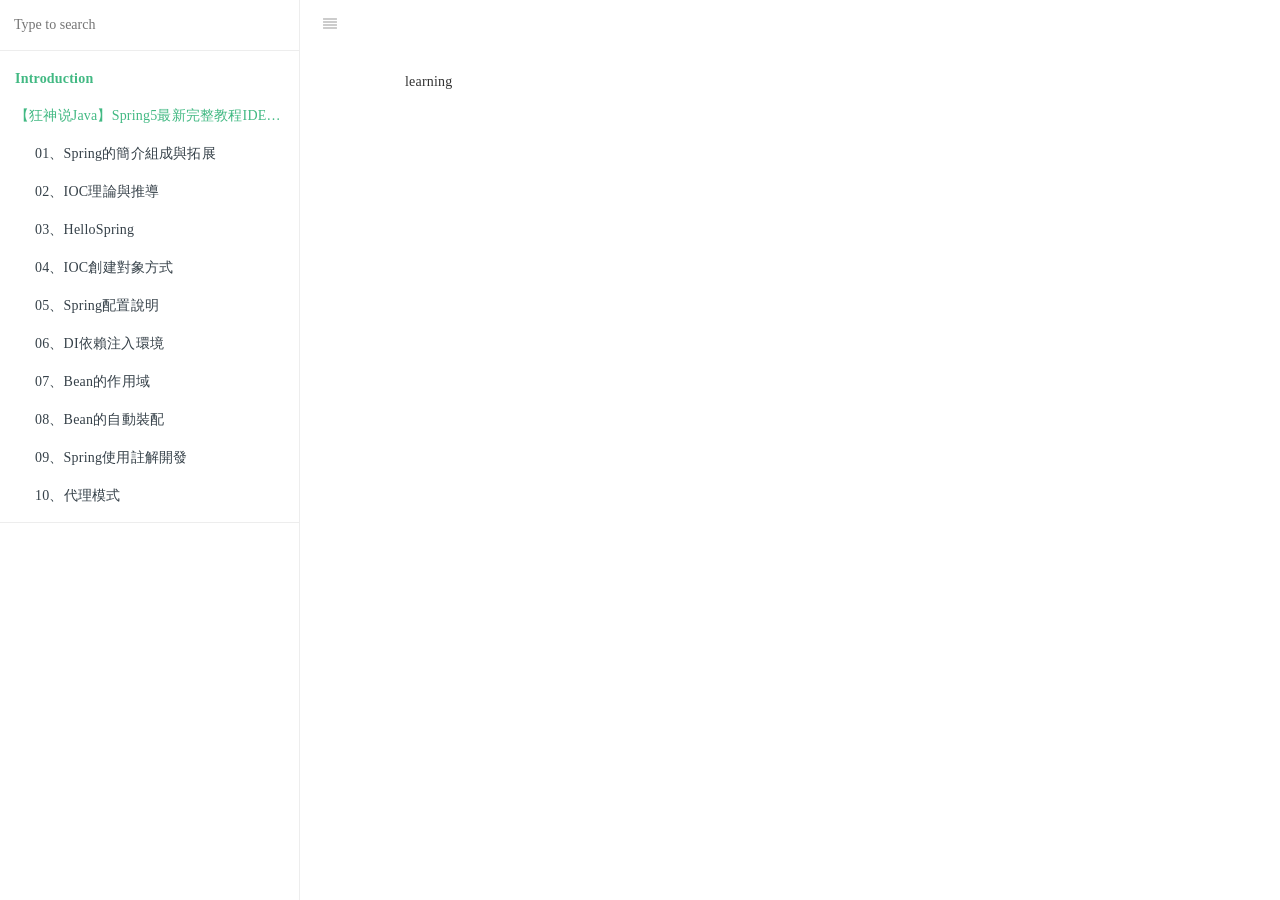
==== commit eea0cbaa: "修改路徑" ====
--- a/index.html
+++ b/index.html
@@ -126,9 +126,9 @@
             <ul class="articles">
                 
     
-        <li class="chapter " data-level="1.2.1" data-path="_book/【狂神说Java】Spring5最新完整教程IDEA版通俗易懂/01、Spring的簡介組成與拓展/01、Spring的簡介組成與拓展.md">
-            
-                <span>
+        <li class="chapter " data-level="1.2.1" data-path="【狂神说Java】Spring5最新完整教程IDEA版通俗易懂/01、Spring的簡介組成與拓展/01、Spring的簡介組成與拓展.html">
+            
+                <a href="【狂神说Java】Spring5最新完整教程IDEA版通俗易懂/01、Spring的簡介組成與拓展/01、Spring的簡介組成與拓展.html">
             
                     
                     01、Spring的簡介組成與拓展
@@ -139,9 +139,9 @@
             
         </li>
     
-        <li class="chapter " data-level="1.2.2" data-path="_book/【狂神说Java】Spring5最新完整教程IDEA版通俗易懂/02、IOC理論與推導/02、IOC理論與推導.md">
-            
-                <span>
+        <li class="chapter " data-level="1.2.2" data-path="【狂神说Java】Spring5最新完整教程IDEA版通俗易懂/02、IOC理論與推導/02、IOC理論與推導.html">
+            
+                <a href="【狂神说Java】Spring5最新完整教程IDEA版通俗易懂/02、IOC理論與推導/02、IOC理論與推導.html">
             
                     
                     02、IOC理論與推導
@@ -152,9 +152,9 @@
             
         </li>
     
-        <li class="chapter " data-level="1.2.3" data-path="_book/【狂神说Java】Spring5最新完整教程IDEA版通俗易懂/03、HelloSpring/03、HelloSpring.md">
-            
-                <span>
+        <li class="chapter " data-level="1.2.3" data-path="【狂神说Java】Spring5最新完整教程IDEA版通俗易懂/03、HelloSpring/03、HelloSpring.html">
+            
+                <a href="【狂神说Java】Spring5最新完整教程IDEA版通俗易懂/03、HelloSpring/03、HelloSpring.html">
             
                     
                     03、HelloSpring
@@ -165,9 +165,9 @@
             
         </li>
     
-        <li class="chapter " data-level="1.2.4" data-path="_book/【狂神说Java】Spring5最新完整教程IDEA版通俗易懂/04、IOC創建對象方式/04、IOC創建對象方式.md">
-            
-                <span>
+        <li class="chapter " data-level="1.2.4" data-path="【狂神说Java】Spring5最新完整教程IDEA版通俗易懂/04、IOC創建對象方式/04、IOC創建對象方式.html">
+            
+                <a href="【狂神说Java】Spring5最新完整教程IDEA版通俗易懂/04、IOC創建對象方式/04、IOC創建對象方式.html">
             
                     
                     04、IOC創建對象方式
@@ -178,9 +178,9 @@
             
         </li>
     
-        <li class="chapter " data-level="1.2.5" data-path="_book/【狂神说Java】Spring5最新完整教程IDEA版通俗易懂/05、Spring配置說明/05、Spring配置說明.md">
-            
-                <span>
+        <li class="chapter " data-level="1.2.5" data-path="【狂神说Java】Spring5最新完整教程IDEA版通俗易懂/05、Spring配置說明/05、Spring配置說明.html">
+            
+                <a href="【狂神说Java】Spring5最新完整教程IDEA版通俗易懂/05、Spring配置說明/05、Spring配置說明.html">
             
                     
                     05、Spring配置說明
@@ -191,9 +191,9 @@
             
         </li>
     
-        <li class="chapter " data-level="1.2.6" data-path="_book/【狂神说Java】Spring5最新完整教程IDEA版通俗易懂/06、DI依賴注入環境/06、DI依賴注入環境.md">
-            
-                <span>
+        <li class="chapter " data-level="1.2.6" data-path="【狂神说Java】Spring5最新完整教程IDEA版通俗易懂/06、DI依賴注入環境/06、DI依賴注入環境.html">
+            
+                <a href="【狂神说Java】Spring5最新完整教程IDEA版通俗易懂/06、DI依賴注入環境/06、DI依賴注入環境.html">
             
                     
                     06、DI依賴注入環境
@@ -204,9 +204,9 @@
             
         </li>
     
-        <li class="chapter " data-level="1.2.7" data-path="_book/【狂神说Java】Spring5最新完整教程IDEA版通俗易懂/07、Bean的作用域/07、Bean的作用域.md">
-            
-                <span>
+        <li class="chapter " data-level="1.2.7" data-path="【狂神说Java】Spring5最新完整教程IDEA版通俗易懂/07、Bean的作用域/07、Bean的作用域.html">
+            
+                <a href="【狂神说Java】Spring5最新完整教程IDEA版通俗易懂/07、Bean的作用域/07、Bean的作用域.html">
             
                     
                     07、Bean的作用域
@@ -217,9 +217,9 @@
             
         </li>
     
-        <li class="chapter " data-level="1.2.8" data-path="_book/【狂神说Java】Spring5最新完整教程IDEA版通俗易懂/08、Bean的自動裝配/08、Bean的自動裝配.md">
-            
-                <span>
+        <li class="chapter " data-level="1.2.8" data-path="【狂神说Java】Spring5最新完整教程IDEA版通俗易懂/08、Bean的自動裝配/08、Bean的自動裝配.html">
+            
+                <a href="【狂神说Java】Spring5最新完整教程IDEA版通俗易懂/08、Bean的自動裝配/08、Bean的自動裝配.html">
             
                     
                     08、Bean的自動裝配
@@ -230,9 +230,9 @@
             
         </li>
     
-        <li class="chapter " data-level="1.2.9" data-path="_book/【狂神说Java】Spring5最新完整教程IDEA版通俗易懂/09、Spring使用註解開發/09、Spring使用註解開發.md">
-            
-                <span>
+        <li class="chapter " data-level="1.2.9" data-path="【狂神说Java】Spring5最新完整教程IDEA版通俗易懂/09、Spring使用註解開發/09、Spring使用註解開發.html">
+            
+                <a href="【狂神说Java】Spring5最新完整教程IDEA版通俗易懂/09、Spring使用註解開發/09、Spring使用註解開發.html">
             
                     
                     09、Spring使用註解開發
@@ -243,9 +243,9 @@
             
         </li>
     
-        <li class="chapter " data-level="1.2.10" data-path="_book/【狂神说Java】Spring5最新完整教程IDEA版通俗易懂/10、代理模式/10、代理模式.md">
-            
-                <span>
+        <li class="chapter " data-level="1.2.10" data-path="【狂神说Java】Spring5最新完整教程IDEA版通俗易懂/10、代理模式/10、代理模式.html">
+            
+                <a href="【狂神说Java】Spring5最新完整教程IDEA版通俗易懂/10、代理模式/10、代理模式.html">
             
                     
                     10、代理模式
@@ -343,7 +343,7 @@
     <script>
         var gitbook = gitbook || [];
         gitbook.push(function() {
-            gitbook.page.hasChanged({"page":{"title":"Introduction","level":"1.1","depth":1,"next":{"title":"【狂神说Java】Spring5最新完整教程IDEA版通俗易懂","level":"1.2","depth":1,"ref":"","articles":[{"title":"01、Spring的簡介組成與拓展","level":"1.2.1","depth":2,"path":"_book/【狂神说Java】Spring5最新完整教程IDEA版通俗易懂/01、Spring的簡介組成與拓展/01、Spring的簡介組成與拓展.md","ref":"_book/【狂神说Java】Spring5最新完整教程IDEA版通俗易懂/01、Spring的簡介組成與拓展/01、Spring的簡介組成與拓展.md","articles":[]},{"title":"02、IOC理論與推導","level":"1.2.2","depth":2,"path":"_book/【狂神说Java】Spring5最新完整教程IDEA版通俗易懂/02、IOC理論與推導/02、IOC理論與推導.md","ref":"_book/【狂神说Java】Spring5最新完整教程IDEA版通俗易懂/02、IOC理論與推導/02、IOC理論與推導.md","articles":[]},{"title":"03、HelloSpring","level":"1.2.3","depth":2,"path":"_book/【狂神说Java】Spring5最新完整教程IDEA版通俗易懂/03、HelloSpring/03、HelloSpring.md","ref":"_book/【狂神说Java】Spring5最新完整教程IDEA版通俗易懂/03、HelloSpring/03、HelloSpring.md","articles":[]},{"title":"04、IOC創建對象方式","level":"1.2.4","depth":2,"path":"_book/【狂神说Java】Spring5最新完整教程IDEA版通俗易懂/04、IOC創建對象方式/04、IOC創建對象方式.md","ref":"_book/【狂神说Java】Spring5最新完整教程IDEA版通俗易懂/04、IOC創建對象方式/04、IOC創建對象方式.md","articles":[]},{"title":"05、Spring配置說明","level":"1.2.5","depth":2,"path":"_book/【狂神说Java】Spring5最新完整教程IDEA版通俗易懂/05、Spring配置說明/05、Spring配置說明.md","ref":"_book/【狂神说Java】Spring5最新完整教程IDEA版通俗易懂/05、Spring配置說明/05、Spring配置說明.md","articles":[]},{"title":"06、DI依賴注入環境","level":"1.2.6","depth":2,"path":"_book/【狂神说Java】Spring5最新完整教程IDEA版通俗易懂/06、DI依賴注入環境/06、DI依賴注入環境.md","ref":"_book/【狂神说Java】Spring5最新完整教程IDEA版通俗易懂/06、DI依賴注入環境/06、DI依賴注入環境.md","articles":[]},{"title":"07、Bean的作用域","level":"1.2.7","depth":2,"path":"_book/【狂神说Java】Spring5最新完整教程IDEA版通俗易懂/07、Bean的作用域/07、Bean的作用域.md","ref":"_book/【狂神说Java】Spring5最新完整教程IDEA版通俗易懂/07、Bean的作用域/07、Bean的作用域.md","articles":[]},{"title":"08、Bean的自動裝配","level":"1.2.8","depth":2,"path":"_book/【狂神说Java】Spring5最新完整教程IDEA版通俗易懂/08、Bean的自動裝配/08、Bean的自動裝配.md","ref":"_book/【狂神说Java】Spring5最新完整教程IDEA版通俗易懂/08、Bean的自動裝配/08、Bean的自動裝配.md","articles":[]},{"title":"09、Spring使用註解開發","level":"1.2.9","depth":2,"path":"_book/【狂神说Java】Spring5最新完整教程IDEA版通俗易懂/09、Spring使用註解開發/09、Spring使用註解開發.md","ref":"_book/【狂神说Java】Spring5最新完整教程IDEA版通俗易懂/09、Spring使用註解開發/09、Spring使用註解開發.md","articles":[]},{"title":"10、代理模式","level":"1.2.10","depth":2,"path":"_book/【狂神说Java】Spring5最新完整教程IDEA版通俗易懂/10、代理模式/10、代理模式.md","ref":"_book/【狂神说Java】Spring5最新完整教程IDEA版通俗易懂/10、代理模式/10、代理模式.md","articles":[]}]},"dir":"ltr"},"config":{"gitbook":"*","theme":"default","variables":{},"plugins":["-search","search-pro","back-to-top-button","code","pageview-count","popup"],"pluginsConfig":{"search-pro":{"cutWordLib":"nodejieba","defineWord":["小需求","基础建设"]},"popup":{},"lunr":{"maxIndexSize":1000000,"ignoreSpecialCharacters":false},"code":{"copyButtons":true},"fontsettings":{"theme":"white","family":"sans","size":2},"highlight":{},"back-to-top-button":{},"pageview-count":{},"sharing":{"facebook":true,"twitter":true,"google":false,"weibo":false,"instapaper":false,"vk":false,"all":["facebook","google","twitter","weibo","instapaper"]},"theme-default":{"styles":{"website":"styles/website.css","pdf":"styles/pdf.css","epub":"styles/epub.css","mobi":"styles/mobi.css","ebook":"styles/ebook.css","print":"styles/print.css"},"showLevel":false}},"structure":{"langs":"LANGS.md","readme":"README.md","glossary":"GLOSSARY.md","summary":"SUMMARY.md"},"pdf":{"pageNumbers":true,"fontSize":12,"fontFamily":"Arial","paperSize":"a4","chapterMark":"pagebreak","pageBreaksBefore":"/","margin":{"right":62,"left":62,"top":56,"bottom":56}},"styles":{"website":"styles/website.css","pdf":"styles/pdf.css","epub":"styles/epub.css","mobi":"styles/mobi.css","ebook":"styles/ebook.css","print":"styles/print.css"}},"file":{"path":"README.md","mtime":"2021-05-12T15:52:29.467Z","type":"markdown"},"gitbook":{"version":"3.2.3","time":"2021-05-12T15:54:18.159Z"},"basePath":".","book":{"language":""}});
+            gitbook.page.hasChanged({"page":{"title":"Introduction","level":"1.1","depth":1,"next":{"title":"【狂神说Java】Spring5最新完整教程IDEA版通俗易懂","level":"1.2","depth":1,"ref":"","articles":[{"title":"01、Spring的簡介組成與拓展","level":"1.2.1","depth":2,"path":"【狂神说Java】Spring5最新完整教程IDEA版通俗易懂/01、Spring的簡介組成與拓展/01、Spring的簡介組成與拓展.md","ref":"./【狂神说Java】Spring5最新完整教程IDEA版通俗易懂/01、Spring的簡介組成與拓展/01、Spring的簡介組成與拓展.md","articles":[]},{"title":"02、IOC理論與推導","level":"1.2.2","depth":2,"path":"【狂神说Java】Spring5最新完整教程IDEA版通俗易懂/02、IOC理論與推導/02、IOC理論與推導.md","ref":"./【狂神说Java】Spring5最新完整教程IDEA版通俗易懂/02、IOC理論與推導/02、IOC理論與推導.md","articles":[]},{"title":"03、HelloSpring","level":"1.2.3","depth":2,"path":"【狂神说Java】Spring5最新完整教程IDEA版通俗易懂/03、HelloSpring/03、HelloSpring.md","ref":"./【狂神说Java】Spring5最新完整教程IDEA版通俗易懂/03、HelloSpring/03、HelloSpring.md","articles":[]},{"title":"04、IOC創建對象方式","level":"1.2.4","depth":2,"path":"【狂神说Java】Spring5最新完整教程IDEA版通俗易懂/04、IOC創建對象方式/04、IOC創建對象方式.md","ref":"./【狂神说Java】Spring5最新完整教程IDEA版通俗易懂/04、IOC創建對象方式/04、IOC創建對象方式.md","articles":[]},{"title":"05、Spring配置說明","level":"1.2.5","depth":2,"path":"【狂神说Java】Spring5最新完整教程IDEA版通俗易懂/05、Spring配置說明/05、Spring配置說明.md","ref":"./【狂神说Java】Spring5最新完整教程IDEA版通俗易懂/05、Spring配置說明/05、Spring配置說明.md","articles":[]},{"title":"06、DI依賴注入環境","level":"1.2.6","depth":2,"path":"【狂神说Java】Spring5最新完整教程IDEA版通俗易懂/06、DI依賴注入環境/06、DI依賴注入環境.md","ref":"./【狂神说Java】Spring5最新完整教程IDEA版通俗易懂/06、DI依賴注入環境/06、DI依賴注入環境.md","articles":[]},{"title":"07、Bean的作用域","level":"1.2.7","depth":2,"path":"【狂神说Java】Spring5最新完整教程IDEA版通俗易懂/07、Bean的作用域/07、Bean的作用域.md","ref":"./【狂神说Java】Spring5最新完整教程IDEA版通俗易懂/07、Bean的作用域/07、Bean的作用域.md","articles":[]},{"title":"08、Bean的自動裝配","level":"1.2.8","depth":2,"path":"【狂神说Java】Spring5最新完整教程IDEA版通俗易懂/08、Bean的自動裝配/08、Bean的自動裝配.md","ref":"./【狂神说Java】Spring5最新完整教程IDEA版通俗易懂/08、Bean的自動裝配/08、Bean的自動裝配.md","articles":[]},{"title":"09、Spring使用註解開發","level":"1.2.9","depth":2,"path":"【狂神说Java】Spring5最新完整教程IDEA版通俗易懂/09、Spring使用註解開發/09、Spring使用註解開發.md","ref":"./【狂神说Java】Spring5最新完整教程IDEA版通俗易懂/09、Spring使用註解開發/09、Spring使用註解開發.md","articles":[]},{"title":"10、代理模式","level":"1.2.10","depth":2,"path":"【狂神说Java】Spring5最新完整教程IDEA版通俗易懂/10、代理模式/10、代理模式.md","ref":"./【狂神说Java】Spring5最新完整教程IDEA版通俗易懂/10、代理模式/10、代理模式.md","articles":[]}]},"dir":"ltr"},"config":{"gitbook":"*","theme":"default","variables":{},"plugins":["-search","search-pro","back-to-top-button","code","pageview-count","popup"],"pluginsConfig":{"search-pro":{"cutWordLib":"nodejieba","defineWord":["小需求","基础建设"]},"popup":{},"lunr":{"maxIndexSize":1000000,"ignoreSpecialCharacters":false},"code":{"copyButtons":true},"fontsettings":{"theme":"white","family":"sans","size":2},"highlight":{},"back-to-top-button":{},"pageview-count":{},"sharing":{"facebook":true,"twitter":true,"google":false,"weibo":false,"instapaper":false,"vk":false,"all":["facebook","google","twitter","weibo","instapaper"]},"theme-default":{"styles":{"website":"styles/website.css","pdf":"styles/pdf.css","epub":"styles/epub.css","mobi":"styles/mobi.css","ebook":"styles/ebook.css","print":"styles/print.css"},"showLevel":false}},"structure":{"langs":"LANGS.md","readme":"README.md","glossary":"GLOSSARY.md","summary":"SUMMARY.md"},"pdf":{"pageNumbers":true,"fontSize":12,"fontFamily":"Arial","paperSize":"a4","chapterMark":"pagebreak","pageBreaksBefore":"/","margin":{"right":62,"left":62,"top":56,"bottom":56}},"styles":{"website":"styles/website.css","pdf":"styles/pdf.css","epub":"styles/epub.css","mobi":"styles/mobi.css","ebook":"styles/ebook.css","print":"styles/print.css"}},"file":{"path":"README.md","mtime":"2021-05-12T15:52:29.467Z","type":"markdown"},"gitbook":{"version":"3.2.3","time":"2021-05-12T16:08:10.787Z"},"basePath":".","book":{"language":""}});
         });
     </script>
 </div>
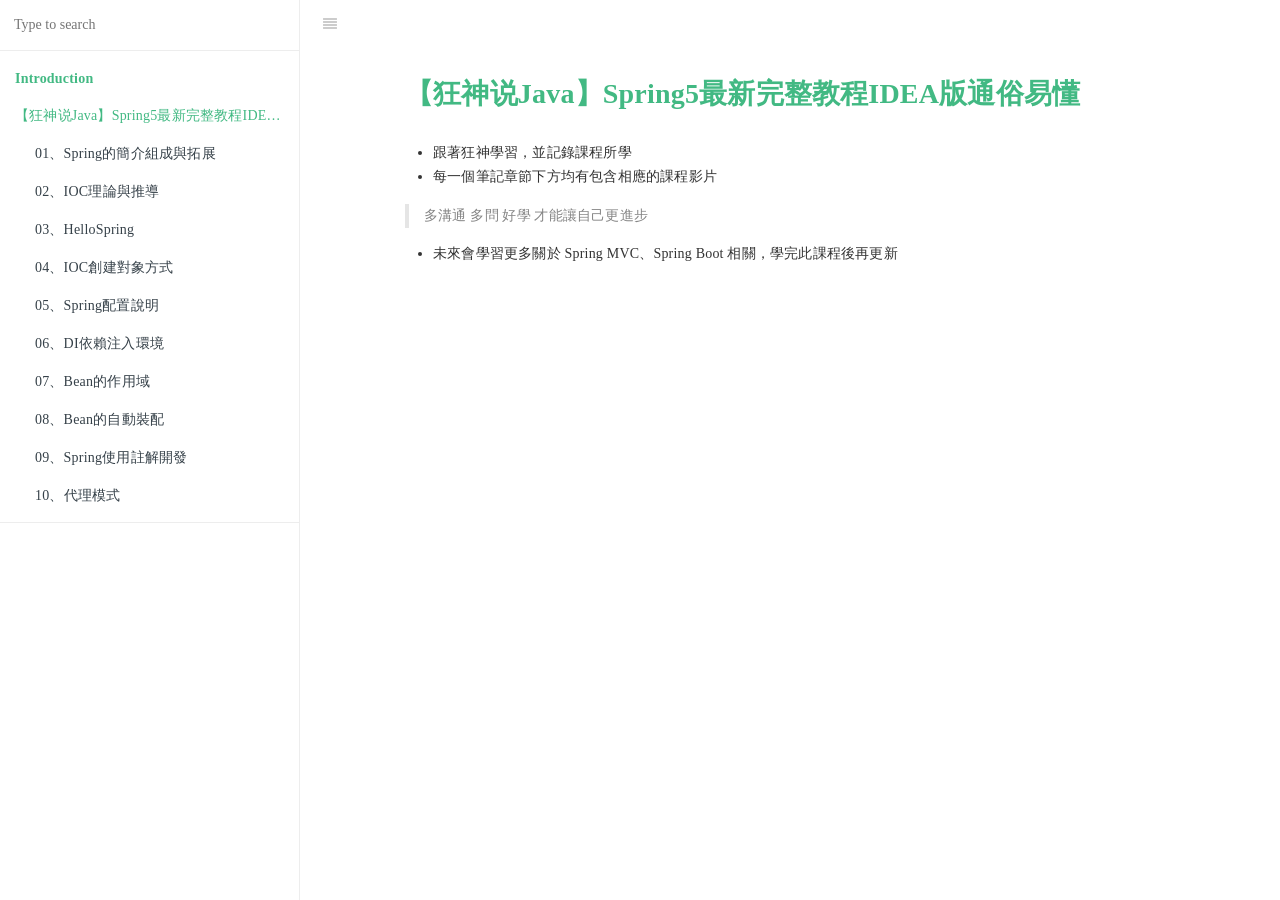
==== commit dae09b22: "18、靜態代理再理解 學習記錄更新" ====
--- a/index.html
+++ b/index.html
@@ -306,7 +306,17 @@
     
                                 <section class="normal markdown-section">
                                 
-                                <p>learning</p>
+                                <h1 id="&#x3010;&#x72C2;&#x795E;&#x8BF4;java&#x3011;spring5&#x6700;&#x65B0;&#x5B8C;&#x6574;&#x6559;&#x7A0B;idea&#x7248;&#x901A;&#x4FD7;&#x6613;&#x61C2;"><a href="https://www.bilibili.com/video/BV1WE411d7Dv" target="_blank">&#x3010;&#x72C2;&#x795E;&#x8BF4;Java&#x3011;Spring5&#x6700;&#x65B0;&#x5B8C;&#x6574;&#x6559;&#x7A0B;IDEA&#x7248;&#x901A;&#x4FD7;&#x6613;&#x61C2;</a></h1>
+<ul>
+<li>&#x8DDF;&#x8457;&#x72C2;&#x795E;&#x5B78;&#x7FD2;&#xFF0C;&#x4E26;&#x8A18;&#x9304;&#x8AB2;&#x7A0B;&#x6240;&#x5B78;</li>
+<li>&#x6BCF;&#x4E00;&#x500B;&#x7B46;&#x8A18;&#x7AE0;&#x7BC0;&#x4E0B;&#x65B9;&#x5747;&#x6709;&#x5305;&#x542B;&#x76F8;&#x61C9;&#x7684;&#x8AB2;&#x7A0B;&#x5F71;&#x7247;</li>
+</ul>
+<blockquote>
+<p>&#x591A;&#x6E9D;&#x901A; &#x591A;&#x554F; &#x597D;&#x5B78; &#x624D;&#x80FD;&#x8B93;&#x81EA;&#x5DF1;&#x66F4;&#x9032;&#x6B65;</p>
+</blockquote>
+<ul>
+<li>&#x672A;&#x4F86;&#x6703;&#x5B78;&#x7FD2;&#x66F4;&#x591A;&#x95DC;&#x65BC; Spring MVC&#x3001;Spring Boot &#x76F8;&#x95DC;&#xFF0C;&#x5B78;&#x5B8C;&#x6B64;&#x8AB2;&#x7A0B;&#x5F8C;&#x518D;&#x66F4;&#x65B0;</li>
+</ul>
 
 <script>console.log("plugin-popup....");document.onclick = function(e){ e.target.tagName === "IMG" && window.open(e.target.src,e.target.src)}</script><style>img{cursor:pointer}</style>
                                 
@@ -343,7 +353,7 @@
     <script>
         var gitbook = gitbook || [];
         gitbook.push(function() {
-            gitbook.page.hasChanged({"page":{"title":"Introduction","level":"1.1","depth":1,"next":{"title":"【狂神说Java】Spring5最新完整教程IDEA版通俗易懂","level":"1.2","depth":1,"ref":"","articles":[{"title":"01、Spring的簡介組成與拓展","level":"1.2.1","depth":2,"path":"【狂神说Java】Spring5最新完整教程IDEA版通俗易懂/01、Spring的簡介組成與拓展/01、Spring的簡介組成與拓展.md","ref":"./【狂神说Java】Spring5最新完整教程IDEA版通俗易懂/01、Spring的簡介組成與拓展/01、Spring的簡介組成與拓展.md","articles":[]},{"title":"02、IOC理論與推導","level":"1.2.2","depth":2,"path":"【狂神说Java】Spring5最新完整教程IDEA版通俗易懂/02、IOC理論與推導/02、IOC理論與推導.md","ref":"./【狂神说Java】Spring5最新完整教程IDEA版通俗易懂/02、IOC理論與推導/02、IOC理論與推導.md","articles":[]},{"title":"03、HelloSpring","level":"1.2.3","depth":2,"path":"【狂神说Java】Spring5最新完整教程IDEA版通俗易懂/03、HelloSpring/03、HelloSpring.md","ref":"./【狂神说Java】Spring5最新完整教程IDEA版通俗易懂/03、HelloSpring/03、HelloSpring.md","articles":[]},{"title":"04、IOC創建對象方式","level":"1.2.4","depth":2,"path":"【狂神说Java】Spring5最新完整教程IDEA版通俗易懂/04、IOC創建對象方式/04、IOC創建對象方式.md","ref":"./【狂神说Java】Spring5最新完整教程IDEA版通俗易懂/04、IOC創建對象方式/04、IOC創建對象方式.md","articles":[]},{"title":"05、Spring配置說明","level":"1.2.5","depth":2,"path":"【狂神说Java】Spring5最新完整教程IDEA版通俗易懂/05、Spring配置說明/05、Spring配置說明.md","ref":"./【狂神说Java】Spring5最新完整教程IDEA版通俗易懂/05、Spring配置說明/05、Spring配置說明.md","articles":[]},{"title":"06、DI依賴注入環境","level":"1.2.6","depth":2,"path":"【狂神说Java】Spring5最新完整教程IDEA版通俗易懂/06、DI依賴注入環境/06、DI依賴注入環境.md","ref":"./【狂神说Java】Spring5最新完整教程IDEA版通俗易懂/06、DI依賴注入環境/06、DI依賴注入環境.md","articles":[]},{"title":"07、Bean的作用域","level":"1.2.7","depth":2,"path":"【狂神说Java】Spring5最新完整教程IDEA版通俗易懂/07、Bean的作用域/07、Bean的作用域.md","ref":"./【狂神说Java】Spring5最新完整教程IDEA版通俗易懂/07、Bean的作用域/07、Bean的作用域.md","articles":[]},{"title":"08、Bean的自動裝配","level":"1.2.8","depth":2,"path":"【狂神说Java】Spring5最新完整教程IDEA版通俗易懂/08、Bean的自動裝配/08、Bean的自動裝配.md","ref":"./【狂神说Java】Spring5最新完整教程IDEA版通俗易懂/08、Bean的自動裝配/08、Bean的自動裝配.md","articles":[]},{"title":"09、Spring使用註解開發","level":"1.2.9","depth":2,"path":"【狂神说Java】Spring5最新完整教程IDEA版通俗易懂/09、Spring使用註解開發/09、Spring使用註解開發.md","ref":"./【狂神说Java】Spring5最新完整教程IDEA版通俗易懂/09、Spring使用註解開發/09、Spring使用註解開發.md","articles":[]},{"title":"10、代理模式","level":"1.2.10","depth":2,"path":"【狂神说Java】Spring5最新完整教程IDEA版通俗易懂/10、代理模式/10、代理模式.md","ref":"./【狂神说Java】Spring5最新完整教程IDEA版通俗易懂/10、代理模式/10、代理模式.md","articles":[]}]},"dir":"ltr"},"config":{"gitbook":"*","theme":"default","variables":{},"plugins":["-search","search-pro","back-to-top-button","code","pageview-count","popup"],"pluginsConfig":{"search-pro":{"cutWordLib":"nodejieba","defineWord":["小需求","基础建设"]},"popup":{},"lunr":{"maxIndexSize":1000000,"ignoreSpecialCharacters":false},"code":{"copyButtons":true},"fontsettings":{"theme":"white","family":"sans","size":2},"highlight":{},"back-to-top-button":{},"pageview-count":{},"sharing":{"facebook":true,"twitter":true,"google":false,"weibo":false,"instapaper":false,"vk":false,"all":["facebook","google","twitter","weibo","instapaper"]},"theme-default":{"styles":{"website":"styles/website.css","pdf":"styles/pdf.css","epub":"styles/epub.css","mobi":"styles/mobi.css","ebook":"styles/ebook.css","print":"styles/print.css"},"showLevel":false}},"structure":{"langs":"LANGS.md","readme":"README.md","glossary":"GLOSSARY.md","summary":"SUMMARY.md"},"pdf":{"pageNumbers":true,"fontSize":12,"fontFamily":"Arial","paperSize":"a4","chapterMark":"pagebreak","pageBreaksBefore":"/","margin":{"right":62,"left":62,"top":56,"bottom":56}},"styles":{"website":"styles/website.css","pdf":"styles/pdf.css","epub":"styles/epub.css","mobi":"styles/mobi.css","ebook":"styles/ebook.css","print":"styles/print.css"}},"file":{"path":"README.md","mtime":"2021-05-12T15:52:29.467Z","type":"markdown"},"gitbook":{"version":"3.2.3","time":"2021-05-12T16:08:10.787Z"},"basePath":".","book":{"language":""}});
+            gitbook.page.hasChanged({"page":{"title":"Introduction","level":"1.1","depth":1,"next":{"title":"【狂神说Java】Spring5最新完整教程IDEA版通俗易懂","level":"1.2","depth":1,"ref":"","articles":[{"title":"01、Spring的簡介組成與拓展","level":"1.2.1","depth":2,"path":"【狂神说Java】Spring5最新完整教程IDEA版通俗易懂/01、Spring的簡介組成與拓展/01、Spring的簡介組成與拓展.md","ref":"【狂神说Java】Spring5最新完整教程IDEA版通俗易懂/01、Spring的簡介組成與拓展/01、Spring的簡介組成與拓展.md","articles":[]},{"title":"02、IOC理論與推導","level":"1.2.2","depth":2,"path":"【狂神说Java】Spring5最新完整教程IDEA版通俗易懂/02、IOC理論與推導/02、IOC理論與推導.md","ref":"【狂神说Java】Spring5最新完整教程IDEA版通俗易懂/02、IOC理論與推導/02、IOC理論與推導.md","articles":[]},{"title":"03、HelloSpring","level":"1.2.3","depth":2,"path":"【狂神说Java】Spring5最新完整教程IDEA版通俗易懂/03、HelloSpring/03、HelloSpring.md","ref":"【狂神说Java】Spring5最新完整教程IDEA版通俗易懂/03、HelloSpring/03、HelloSpring.md","articles":[]},{"title":"04、IOC創建對象方式","level":"1.2.4","depth":2,"path":"【狂神说Java】Spring5最新完整教程IDEA版通俗易懂/04、IOC創建對象方式/04、IOC創建對象方式.md","ref":"【狂神说Java】Spring5最新完整教程IDEA版通俗易懂/04、IOC創建對象方式/04、IOC創建對象方式.md","articles":[]},{"title":"05、Spring配置說明","level":"1.2.5","depth":2,"path":"【狂神说Java】Spring5最新完整教程IDEA版通俗易懂/05、Spring配置說明/05、Spring配置說明.md","ref":"【狂神说Java】Spring5最新完整教程IDEA版通俗易懂/05、Spring配置說明/05、Spring配置說明.md","articles":[]},{"title":"06、DI依賴注入環境","level":"1.2.6","depth":2,"path":"【狂神说Java】Spring5最新完整教程IDEA版通俗易懂/06、DI依賴注入環境/06、DI依賴注入環境.md","ref":"【狂神说Java】Spring5最新完整教程IDEA版通俗易懂/06、DI依賴注入環境/06、DI依賴注入環境.md","articles":[]},{"title":"07、Bean的作用域","level":"1.2.7","depth":2,"path":"【狂神说Java】Spring5最新完整教程IDEA版通俗易懂/07、Bean的作用域/07、Bean的作用域.md","ref":"【狂神说Java】Spring5最新完整教程IDEA版通俗易懂/07、Bean的作用域/07、Bean的作用域.md","articles":[]},{"title":"08、Bean的自動裝配","level":"1.2.8","depth":2,"path":"【狂神说Java】Spring5最新完整教程IDEA版通俗易懂/08、Bean的自動裝配/08、Bean的自動裝配.md","ref":"【狂神说Java】Spring5最新完整教程IDEA版通俗易懂/08、Bean的自動裝配/08、Bean的自動裝配.md","articles":[]},{"title":"09、Spring使用註解開發","level":"1.2.9","depth":2,"path":"【狂神说Java】Spring5最新完整教程IDEA版通俗易懂/09、Spring使用註解開發/09、Spring使用註解開發.md","ref":"【狂神说Java】Spring5最新完整教程IDEA版通俗易懂/09、Spring使用註解開發/09、Spring使用註解開發.md","articles":[]},{"title":"10、代理模式","level":"1.2.10","depth":2,"path":"【狂神说Java】Spring5最新完整教程IDEA版通俗易懂/10、代理模式/10、代理模式.md","ref":"【狂神说Java】Spring5最新完整教程IDEA版通俗易懂/10、代理模式/10、代理模式.md","articles":[]}]},"dir":"ltr"},"config":{"gitbook":"*","theme":"default","variables":{},"plugins":["-search","search-pro","back-to-top-button","code","pageview-count","popup"],"pluginsConfig":{"search-pro":{"cutWordLib":"nodejieba","defineWord":["小需求","基础建设"]},"popup":{},"lunr":{"maxIndexSize":1000000,"ignoreSpecialCharacters":false},"code":{"copyButtons":true},"fontsettings":{"theme":"white","family":"sans","size":2},"highlight":{},"back-to-top-button":{},"pageview-count":{},"sharing":{"facebook":true,"twitter":true,"google":false,"weibo":false,"instapaper":false,"vk":false,"all":["facebook","google","twitter","weibo","instapaper"]},"theme-default":{"styles":{"website":"styles/website.css","pdf":"styles/pdf.css","epub":"styles/epub.css","mobi":"styles/mobi.css","ebook":"styles/ebook.css","print":"styles/print.css"},"showLevel":false}},"structure":{"langs":"LANGS.md","readme":"README.md","glossary":"GLOSSARY.md","summary":"SUMMARY.md"},"pdf":{"pageNumbers":true,"fontSize":12,"fontFamily":"Arial","paperSize":"a4","chapterMark":"pagebreak","pageBreaksBefore":"/","margin":{"right":62,"left":62,"top":56,"bottom":56}},"styles":{"website":"styles/website.css","pdf":"styles/pdf.css","epub":"styles/epub.css","mobi":"styles/mobi.css","ebook":"styles/ebook.css","print":"styles/print.css"}},"file":{"path":"README.md","mtime":"2021-05-15T18:07:03.846Z","type":"markdown"},"gitbook":{"version":"3.2.3","time":"2021-05-15T18:07:31.895Z"},"basePath":".","book":{"language":""}});
         });
     </script>
 </div>
